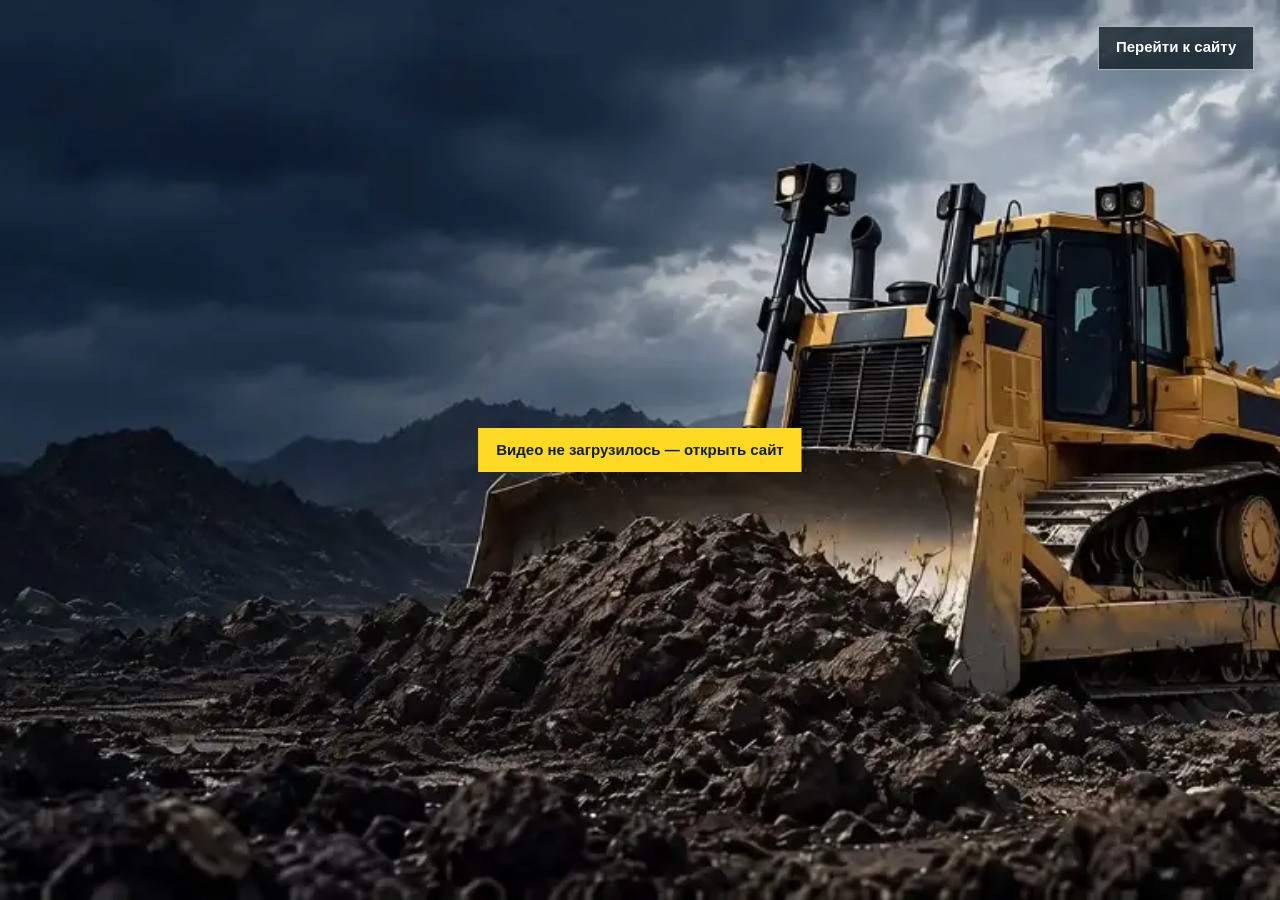
==== full-film.html @ 72519875 "Restore separate full four-clip intro page" ====
<!doctype html>
<html lang="ru">
<head>
  <meta charset="utf-8">
  <meta name="viewport" content="width=device-width, initial-scale=1">
  <meta name="theme-color" content="#05080a">
  <title>LIGARENT — Полный фильм</title>
  <link rel="preload" as="image" href="assets/intro-sequence/desktop/frame-000.webp" fetchpriority="high">
  <link rel="stylesheet" href="full-film.css?v=1">
  <script src="full-film.js?v=1" defer></script>
</head>
<body>
  <main class="film" aria-label="Полный вступительный фильм LIGARENT">
    <video id="full-film" src="assets/ligarent-full-four-1080p.mp4" poster="assets/intro-sequence/desktop/frame-000.webp" autoplay muted playsinline preload="auto" aria-label="Четыре клипа LIGARENT подряд"></video>
    <button class="film__play" id="film-play" type="button" hidden>Смотреть полный фильм</button>
    <a class="film__skip" href="./site.html">Перейти к сайту</a>
  </main>
</body>
</html>
---- full-film.css ----
* { box-sizing: border-box; }
html, body { width: 100%; height: 100%; margin: 0; background: #05080a; }
body { color: #fff; font-family: Arial, sans-serif; }
.film { position: fixed; inset: 0; overflow: hidden; background: #05080a; }
.film::after { content: ''; position: absolute; inset: 0; z-index: 2; background: #05080a; opacity: 0; pointer-events: none; transition: opacity .3s ease-in; }
body.is-ending .film::after { opacity: 1; }
.film video { display: block; width: 100%; height: 100%; object-fit: cover; background: #05080a url('assets/intro-sequence/desktop/frame-000.webp') center / cover no-repeat; }
.film__skip, .film__play { position: absolute; z-index: 3; min-height: 44px; padding: 11px 17px; border: 1px solid #dce5eab3; background: #101d25c9; color: #fff; font: 800 15px/1.2 Arial, sans-serif; text-decoration: none; cursor: pointer; }
.film__skip { top: clamp(16px, 2vw, 32px); right: clamp(16px, 2vw, 32px); }
.film__play { top: 50%; left: 50%; transform: translate(-50%, -50%); background: #ffda23; border-color: #ffda23; color: #101d25; }
.film__play[hidden] { display: none; }
.film__skip:focus-visible, .film__play:focus-visible { outline: 3px solid #ffda23; outline-offset: 4px; }
@media (prefers-reduced-motion: reduce) { .film::after { transition: none; } }
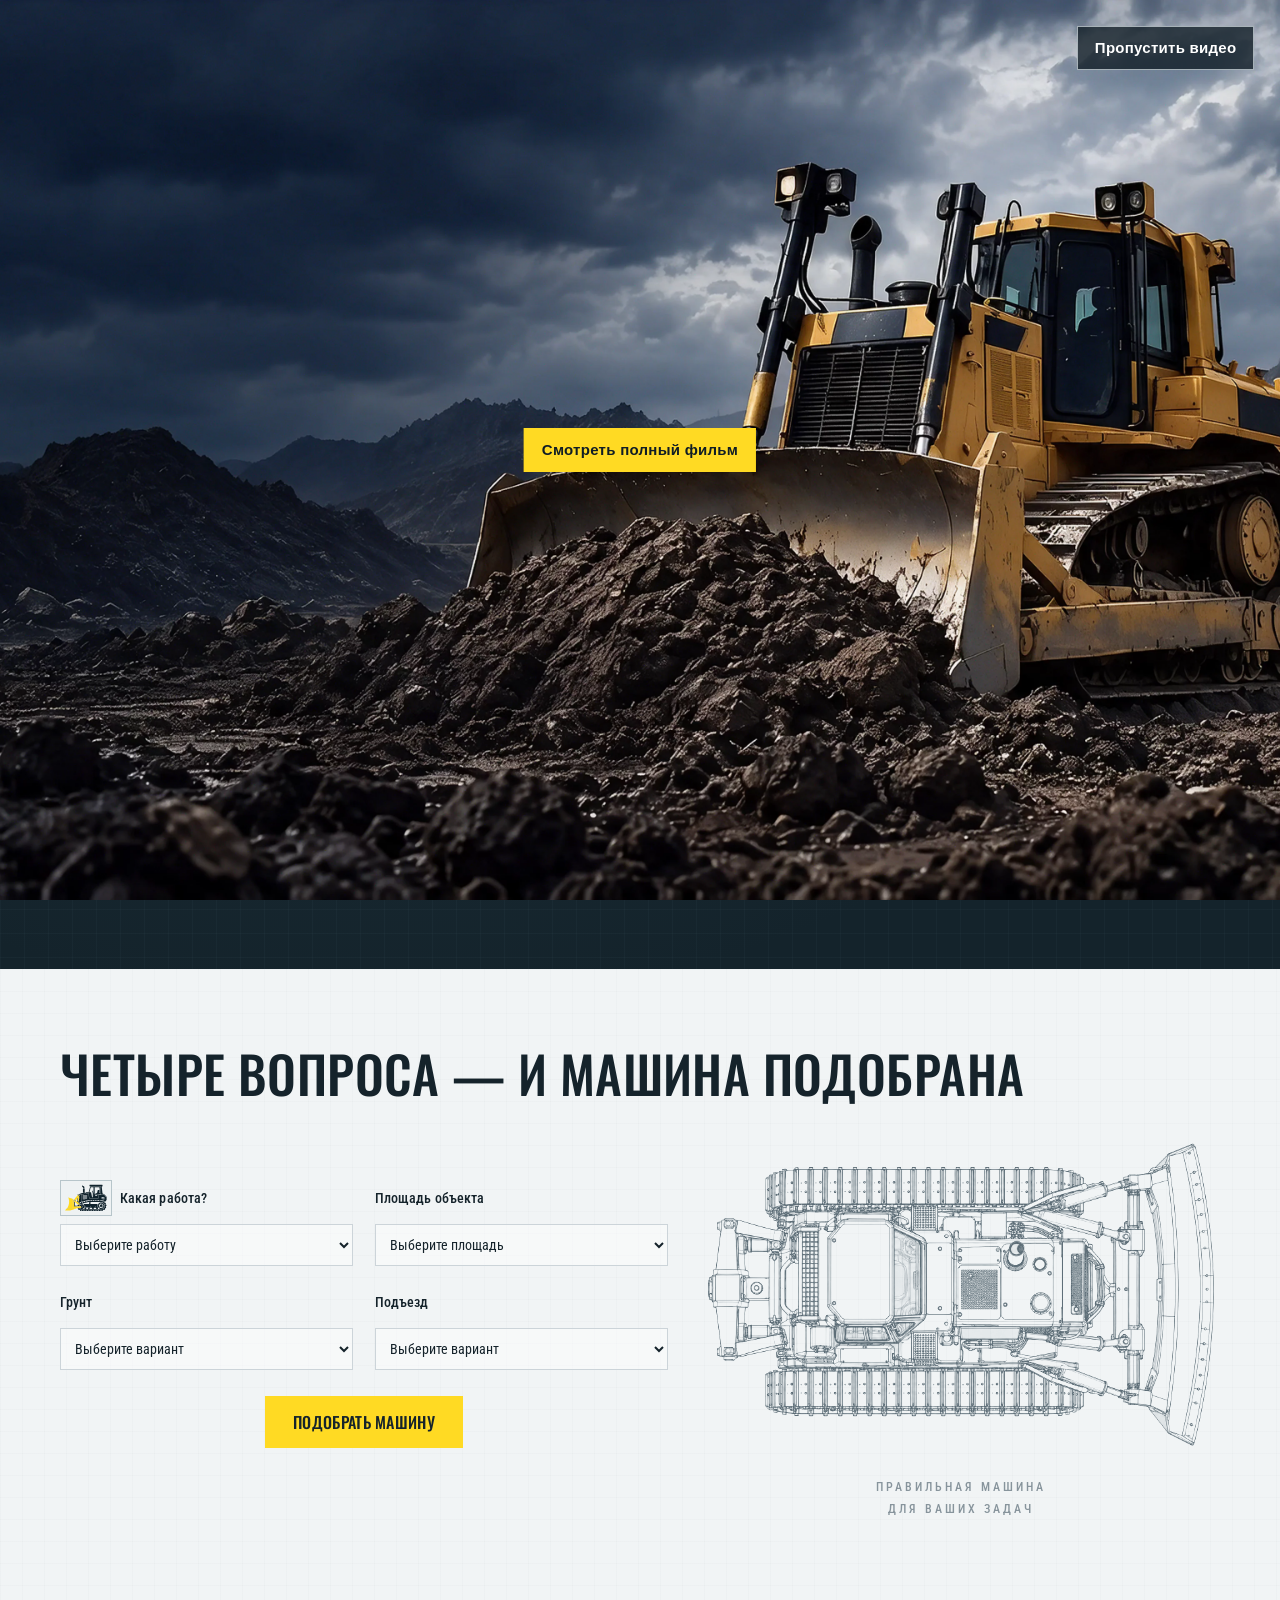
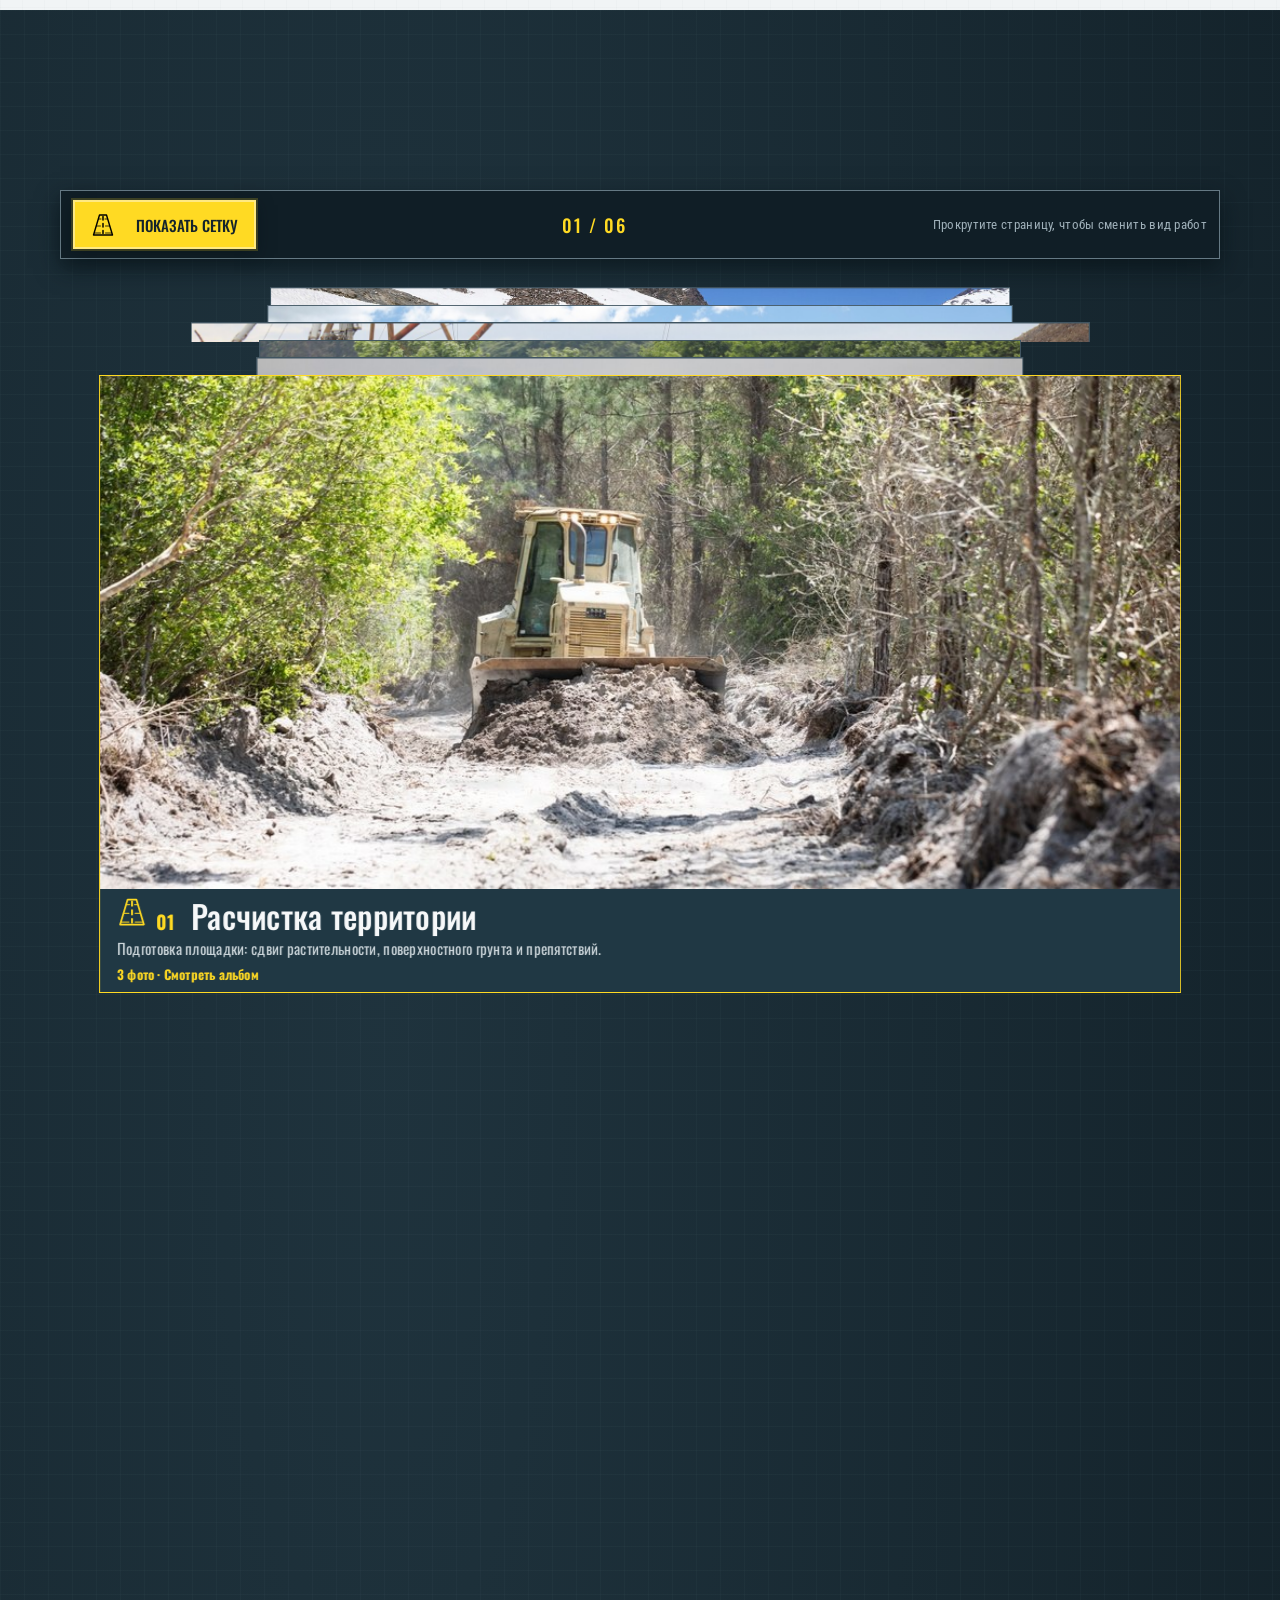
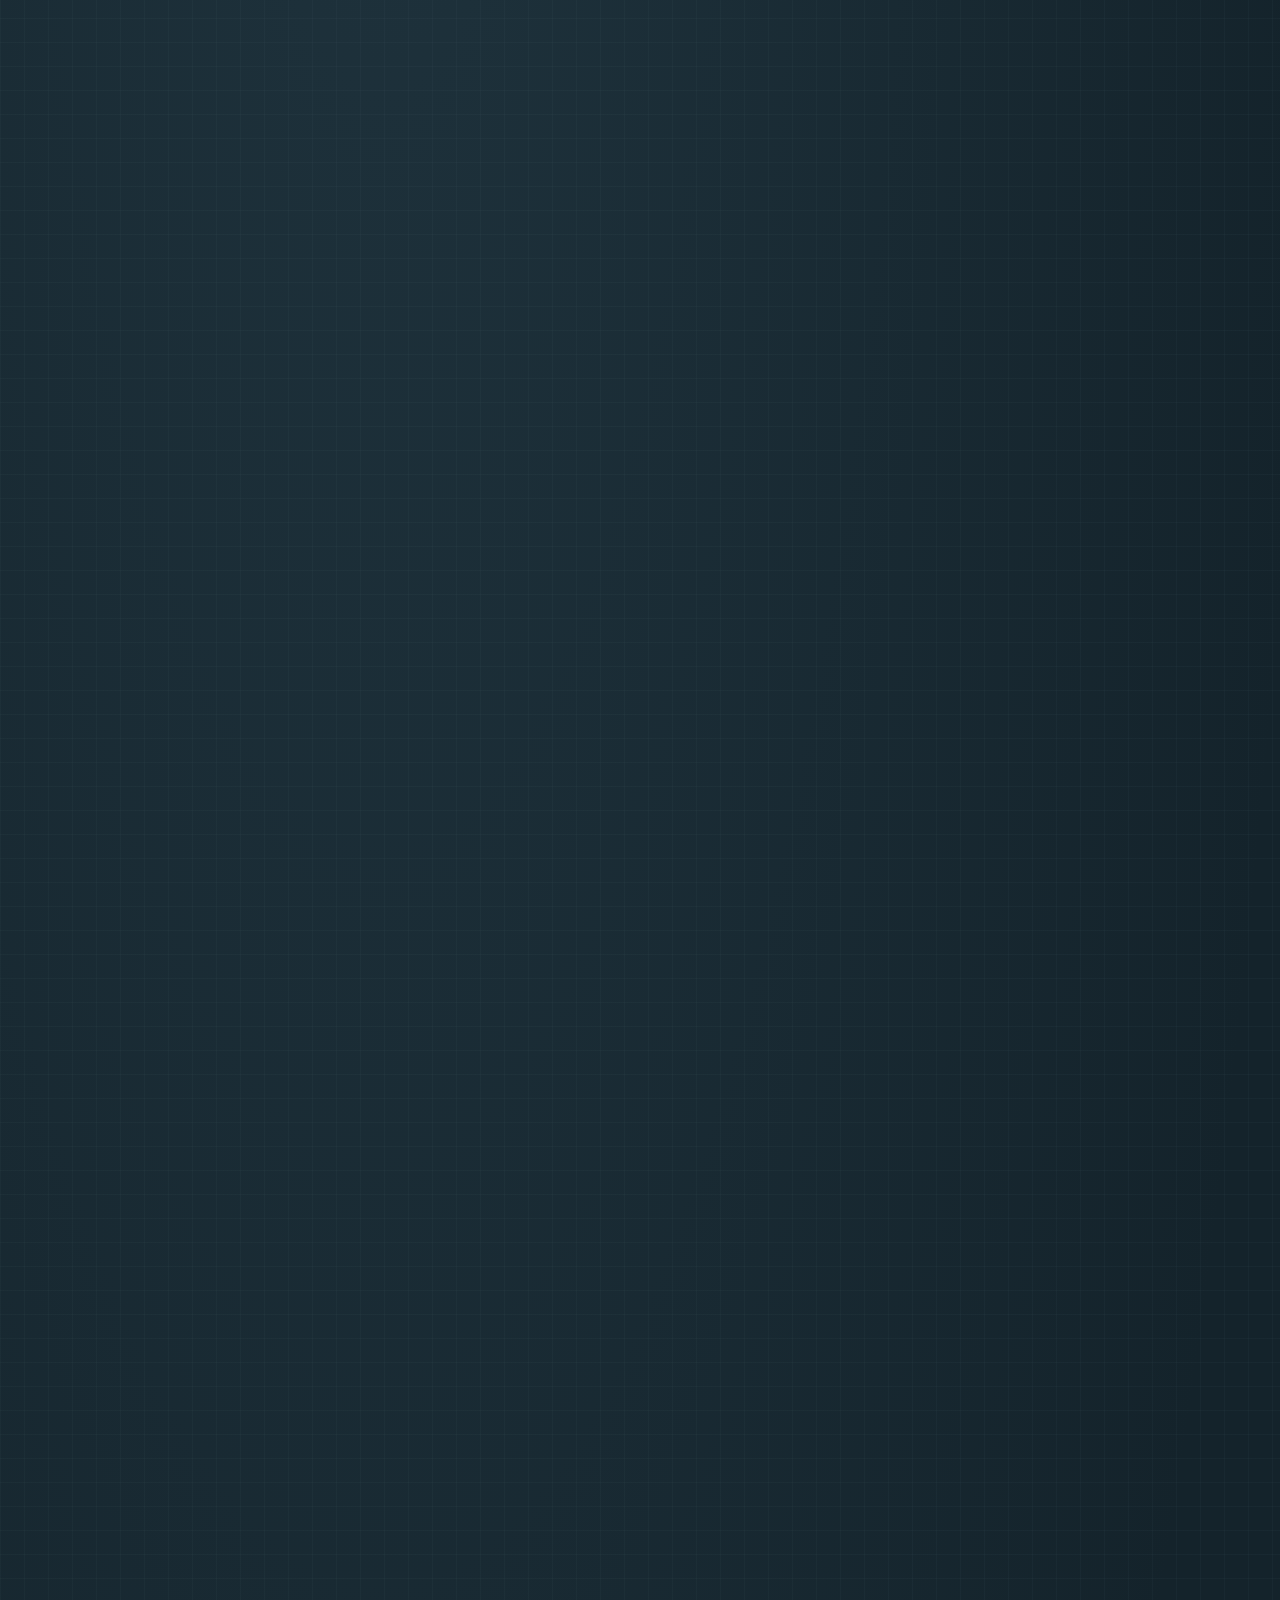
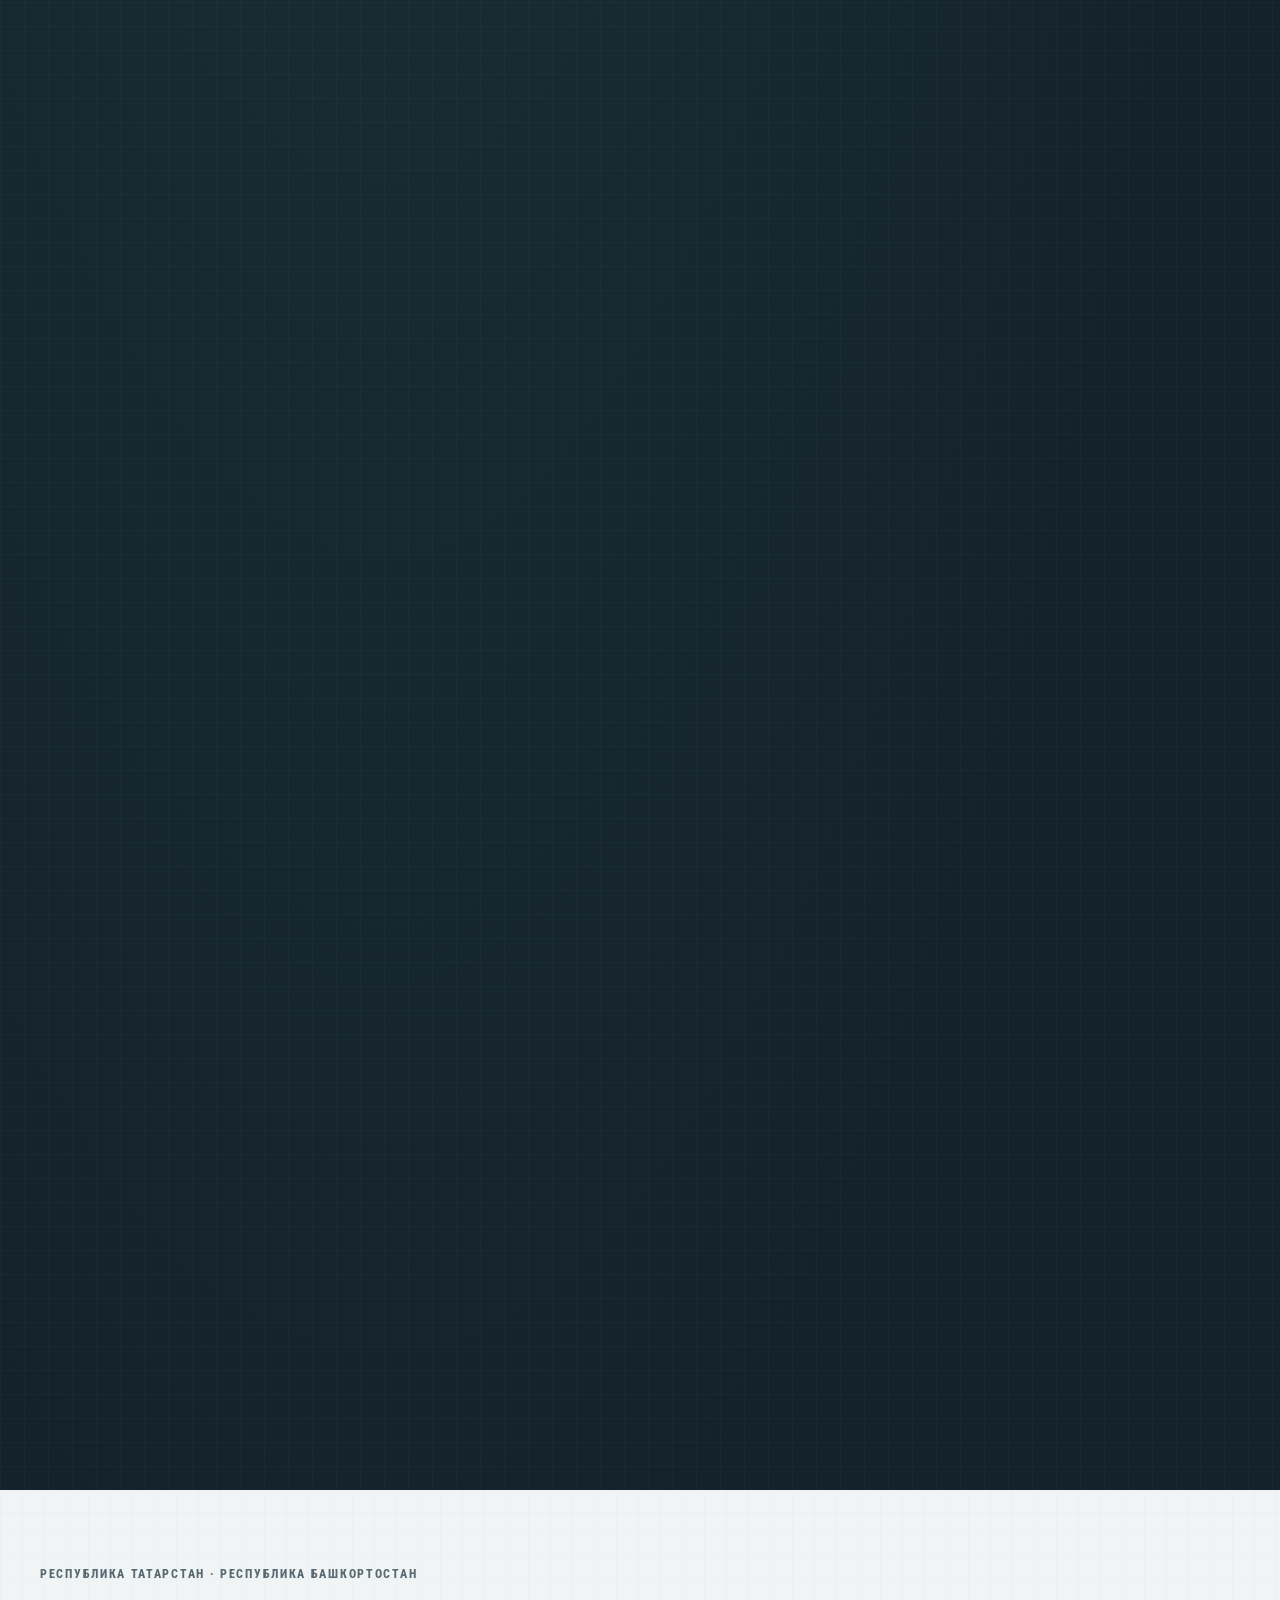
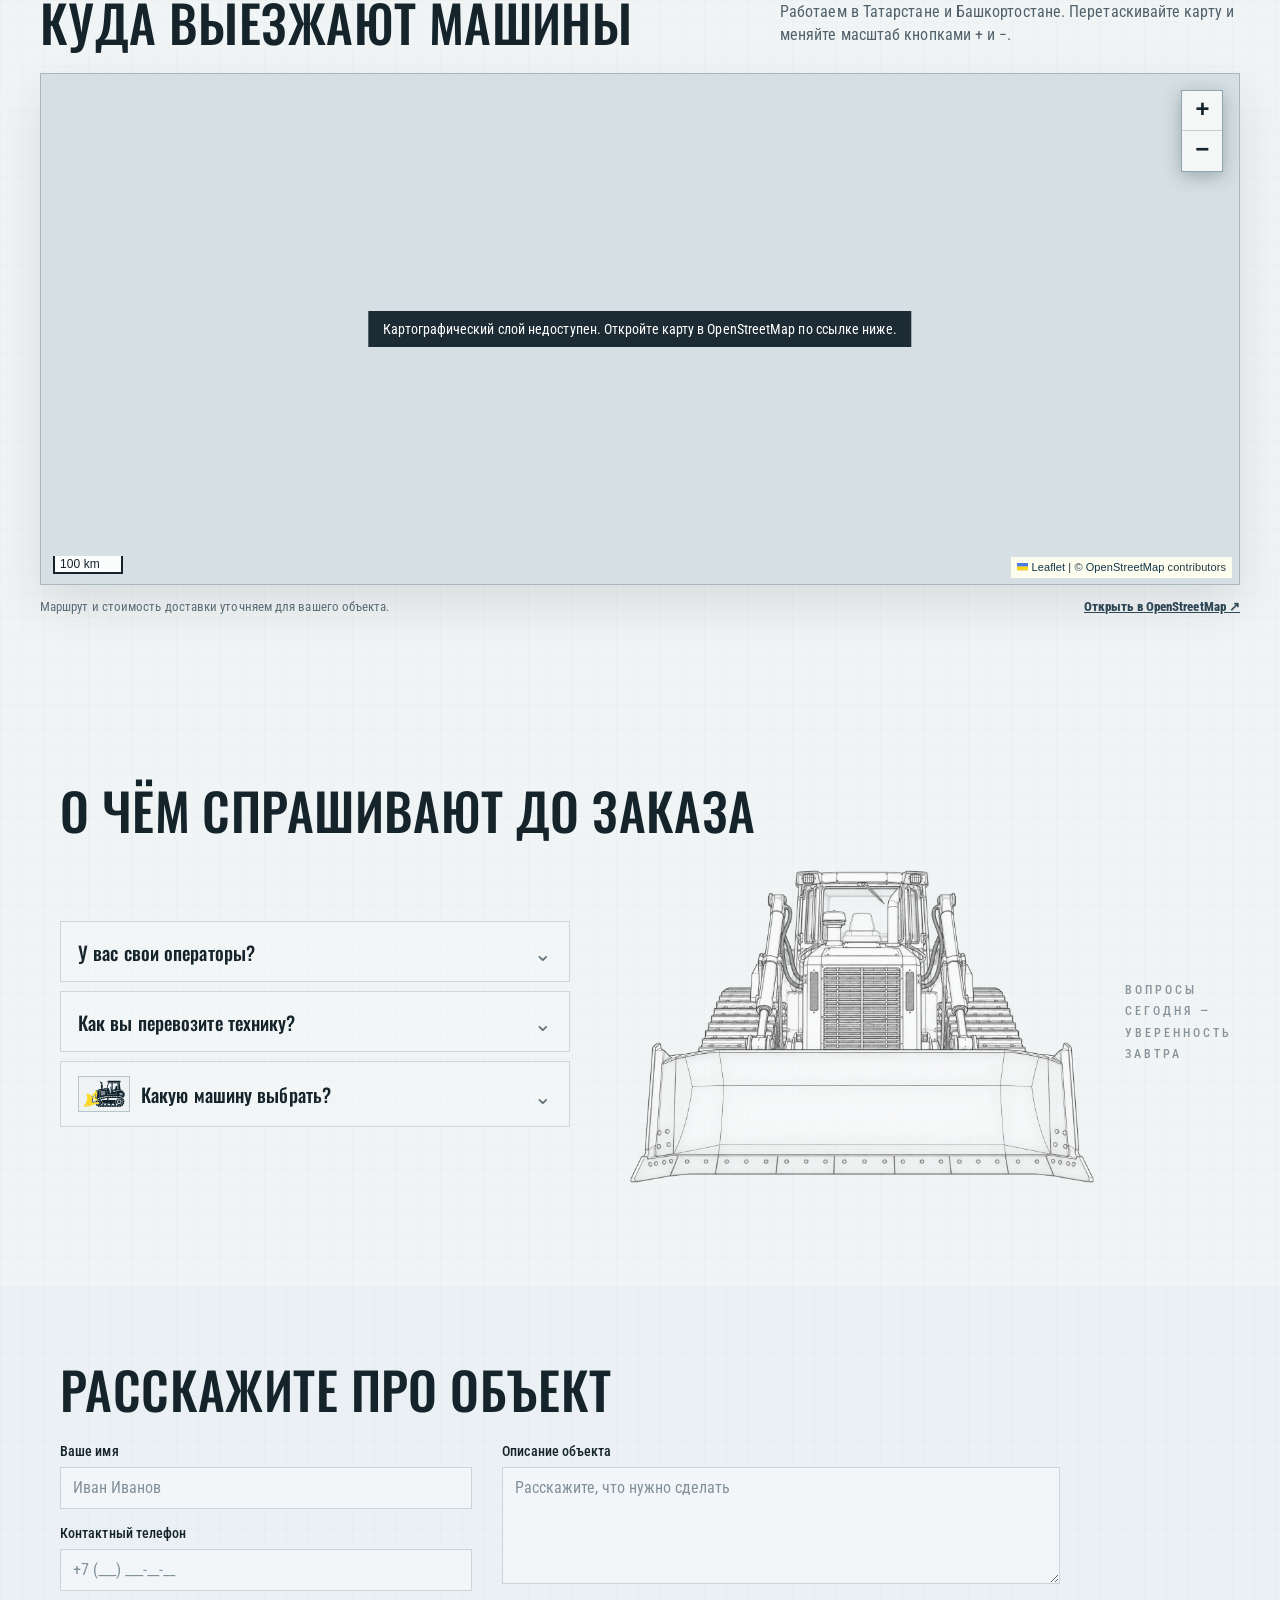
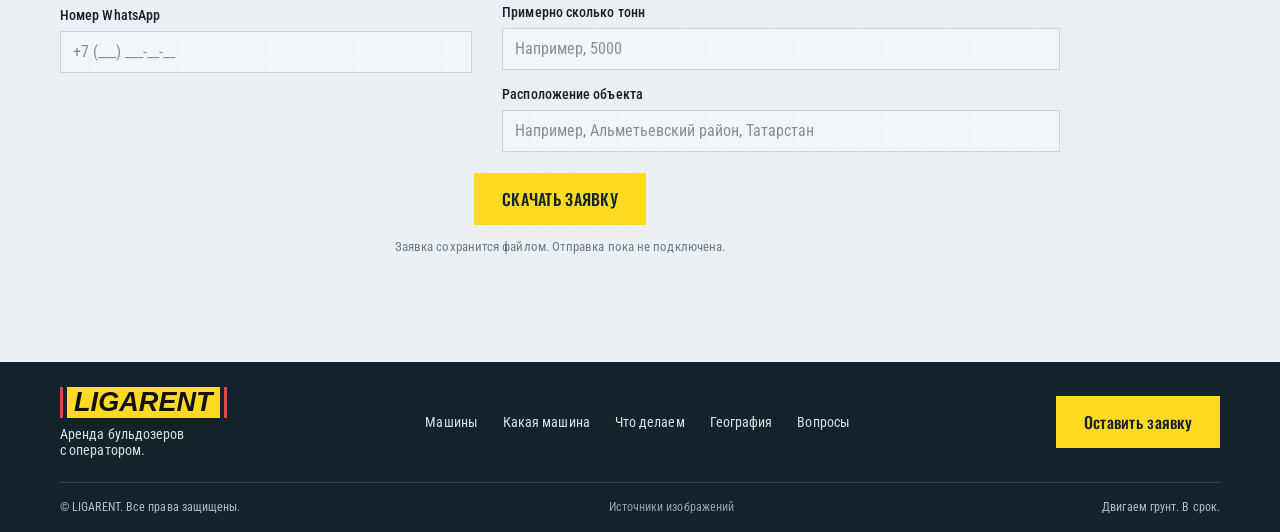
==== commit 8a9d01c2: "Restore four-clip film with physical sign handoff" ====
--- a/full-film.html
+++ b/full-film.html
@@ -4,16 +4,46 @@
   <meta charset="utf-8">
   <meta name="viewport" content="width=device-width, initial-scale=1">
   <meta name="theme-color" content="#05080a">
-  <title>LIGARENT — Полный фильм</title>
-  <link rel="preload" as="image" href="assets/intro-sequence/desktop/frame-000.webp" fetchpriority="high">
-  <link rel="stylesheet" href="full-film.css?v=1">
-  <script src="full-film.js?v=1" defer></script>
+  <title>LIGARENT — Полный фильм и сайт</title>
+  <meta name="description" content="Аренда бульдозеров Cat D6R, D7R и D8R с оператором в Татарстане и Башкортостане.">
+  <link rel="stylesheet" href="vendor/leaflet.css">
+  <link rel="stylesheet" href="vendor/atropos.min.css">
+  <link rel="stylesheet" href="style.css?v=64">
+  <link rel="stylesheet" href="gallery-stack.css?v=2">
+  <link rel="stylesheet" href="full-film.css?v=2">
 </head>
-<body>
-  <main class="film" aria-label="Полный вступительный фильм LIGARENT">
-    <video id="full-film" src="assets/ligarent-full-four-1080p.mp4" poster="assets/intro-sequence/desktop/frame-000.webp" autoplay muted playsinline preload="auto" aria-label="Четыре клипа LIGARENT подряд"></video>
-    <button class="film__play" id="film-play" type="button" hidden>Смотреть полный фильм</button>
-    <a class="film__skip" href="./site.html">Перейти к сайту</a>
+<body class="film-playing">
+  <svg width="0" height="0" aria-hidden="true" focusable="false" style="position:absolute">
+    <defs>
+      <filter id="cad-white-lines" color-interpolation-filters="sRGB"><feColorMatrix type="matrix" values="0 0 0 0 1  0 0 0 0 1  0 0 0 0 1  -.4252 -1.4304 -.1444 1.9 0"/></filter>
+      <filter id="diagram-ink" color-interpolation-filters="sRGB"><feColorMatrix type="matrix" values="0 0 0 0 .32  0 0 0 0 .39  0 0 0 0 .43  -.4252 -1.4304 -.1444 1.9 0"/></filter>
+    </defs>
+  </svg>
+
+  <div class="full-film" id="full-film-overlay" aria-label="Полный вступительный фильм LIGARENT">
+    <div class="full-film__picture" id="film-picture">
+      <video id="full-film" src="assets/ligarent-four-clips-sign-1080p.mp4" poster="assets/intro-sequence/desktop/frame-000.webp" autoplay muted playsinline preload="auto" aria-label="Четыре клипа LIGARENT подряд"></video>
+    </div>
+    <div class="full-film__mark" id="film-mark" aria-hidden="true">
+      <img src="assets/ligarent-ground-sign.png" alt="">
+    </div>
+    <button class="full-film__play" id="film-play" type="button" hidden>Смотреть полный фильм</button>
+    <button class="full-film__skip" id="film-skip" type="button">Пропустить видео</button>
+  </div>
+
+  <main>
+    <section class="fleet dark" id="machines"><div class="wrap"><h1><img class="fleet-mark" src="assets/bulldozer-mark-yellow.svg?v=1" alt="">Три бульдозера.</h1><div class="machine-grid" id="machine-grid"></div><p class="machine-spec-note">Мощность — по ISO 9249; объём и ширина — для SU-отвала. Масса ориентировочная: характеристики зависят от комплектации. <span>Каталоги Cat: <a href="https://catmachine.co.in/assets/pdf/D6R-Product-Brochure.pdf" target="_blank" rel="noopener noreferrer">D6R</a> · <a href="https://brookshire.com.au/BrooksHire/media/Media/Spec%20Sheets/Cat-D7-Dozer.pdf" target="_blank" rel="noopener noreferrer">D7R</a> · <a href="https://s7d2.scene7.com/is/content/Caterpillar/C785813" target="_blank" rel="noopener noreferrer">D8R</a></span></p></div></section>
+    <div id="remaining"></div>
   </main>
+
+  <script src="vendor/leaflet.js"></script>
+  <script src="app.js?v=51"></script>
+  <script src="geography-map.js?v=5"></script>
+  <script src="vendor/gsap.min.js"></script>
+  <script src="brand-transition.js?v=5"></script>
+  <script src="pages.js?v=28"></script>
+  <script src="vendor/atropos.min.js"></script>
+  <script src="machine-atropos.js?v=2"></script>
+  <script src="full-film.js?v=2"></script>
 </body>
 </html>
--- a/vendor/atropos.min.css
+++ b/vendor/atropos.min.css
@@ -0,0 +1,13 @@
+/**
+ * Atropos 2.0.2
+ * Touch-friendly 3D parallax hover effects
+ * https://atroposjs.com
+ *
+ * Copyright 2021-2023 
+ *
+ * Released under the MIT License
+ *
+ * Released on: July 4, 2023
+ */
+
+.atropos{position:relative;display:block;perspective:1200px;transform:translate3d(0,0,0)}.atropos-rotate-scroll-x,.atropos-rotate-scroll-y,.atropos-rotate-touch{-webkit-tap-highlight-color:transparent;-webkit-touch-callout:none;-webkit-user-select:none;-moz-user-select:none;user-select:none}.atropos-rotate-touch-scroll-y{touch-action:pan-y}.atropos-rotate-touch-scroll-x{touch-action:pan-x}.atropos-rotate-touch{touch-action:none}.atropos-rotate,.atropos-scale{width:100%;height:100%;transform-style:preserve-3d;transition-property:transform;display:block}.atropos-highlight,.atropos-shadow{position:absolute;pointer-events:none;transition-property:transform,opacity;display:block;opacity:0}.atropos-shadow{z-index:-1;background:#000;left:0;top:0;width:100%;height:100%;filter:blur(30px)}.atropos-highlight{left:-50%;top:-50%;width:200%;height:200%;background-image:radial-gradient(circle at 50%,rgba(255,255,255,.25),transparent 50%);z-index:0}.atropos-rotate{position:relative}.atropos-inner{width:100%;height:100%;position:relative;overflow:hidden;transform-style:preserve-3d;transform:translate3d(0,0,0);display:block}.atropos-active{z-index:1}.atropos-active .atropos-shadow{opacity:1!important}::slotted([data-atropos-offset]),[data-atropos-offset]{transition-property:transform}[data-atropos-opacity]{transition-property:opacity}::slotted([data-atropos-offset][data-atropos-opacity]),[data-atropos-offset][data-atropos-opacity]{transition-property:transform,opacity}
--- a/style.css
+++ b/style.css
@@ -0,0 +1,417 @@
+@import url('https://fonts.googleapis.com/css2?family=Oswald:wght@400;500;600&family=Roboto+Condensed:wght@400;500;600;700&display=swap');
+:root{--ink:#15232b;--dark:#14232b;--yellow:#ffda23;--paper:#f1f4f5;--line:#43535e}*{box-sizing:border-box}html{scroll-behavior:smooth;scroll-padding-top:20px}body{margin:0;background:var(--paper);color:var(--ink);font-family:'Roboto',Arial,sans-serif;font-size:16px}button,input,select,textarea{font:inherit}button,a,input,select,textarea{-webkit-tap-highlight-color:transparent}button,.button{cursor:pointer;border:0;background:var(--yellow);color:#15232b;font-weight:800;padding:14px 28px;text-decoration:none;display:inline-flex;align-items:center;justify-content:center;min-height:44px;transition:background .15s,transform .15s}button:hover,.button:hover{background:#ffe664;transform:translateY(-1px)}button:focus-visible,a:focus-visible,input:focus-visible,select:focus-visible,textarea:focus-visible,summary:focus-visible{outline:3px solid #d2aa00;outline-offset:4px}.wrap{max-width:1240px;margin:auto;padding:0 40px}h1,h2,h3,p{margin-top:0}h1,h2{font-weight:900;font-size:clamp(30px,3.4vw,48px);line-height:1.08;letter-spacing:-.9px;margin-bottom:24px}h3{font-size:26px;margin-bottom:7px}.dark{color:#f6f8f9;background-color:var(--dark);background-image:linear-gradient(#a5c4d008 1px,transparent 1px),linear-gradient(90deg,#a5c4d008 1px,transparent 1px),radial-gradient(ellipse at 30% 20%,#35536255,transparent 75%);background-size:24px 24px,24px 24px,100% 100%}.light{background-color:var(--paper);background-image:linear-gradient(#172e3c04 1px,transparent 1px),linear-gradient(90deg,#172e3c04 1px,transparent 1px);background-size:22px 22px}.fleet{padding:34px 0 30px}.machine-grid{display:grid;grid-template-columns:repeat(3,1fr);gap:18px}.machine{border:1px solid var(--line);border-radius:0;padding:18px 18px 20px;box-shadow:inset 0 0 25px #070f1538;position:relative}.weight{font-size:22px;font-weight:600;margin-bottom:0}.product{width:100%;height:208px;object-fit:contain;display:block;margin:5px 0 4px}.drawing{width:100%;height:164px;object-fit:contain;display:block;margin:8px 0 22px;filter:grayscale(1) invert(1);mix-blend-mode:screen;opacity:.72}.machine button{display:flex;margin:auto;width:90%;padding:13px 6px}.machine.selected{border-color:var(--yellow);box-shadow:0 0 0 1px var(--yellow)}.selector{padding:32px 0 34px}.selector-layout{display:grid;grid-template-columns:1fr 220px;gap:26px}.fields{display:grid;grid-template-columns:repeat(4,1fr);gap:18px}label{display:block;font-size:14px;font-weight:500;margin-bottom:8px}select,input,textarea{width:100%;border:1px solid #ccd4d9;background:#ffffff66;border-radius:0;color:var(--ink);padding:10px 12px;min-height:42px}select{font-size:14px;padding-left:10px}input::placeholder,textarea::placeholder{color:#82909a}.selector-action{text-align:center;margin-top:26px}.decor{object-fit:contain;mix-blend-mode:multiply;opacity:.45;width:100%;max-height:200px}.caption{font-family:'Barlow Condensed',sans-serif;font-size:12px;font-weight:500;letter-spacing:3px;line-height:1.8;text-transform:uppercase;color:#87949c}.selector-art .caption{max-width:150px;margin:8px 0 0 auto}.work{padding:35px 0}.work h2{font-size:clamp(28px,3vw,42px)}.work-grid{display:grid;grid-template-columns:repeat(3,1fr);gap:16px}.work-card{position:relative;aspect-ratio:1.8;overflow:hidden;border:1px solid #62717b66;background:#21313a;cursor:pointer;padding:0;color:white;text-align:left;display:block;width:100%}.work-card:hover{transform:none;background:#21313a}.work-card img{height:100%;width:100%;object-fit:cover;transition:transform .4s;filter:saturate(.75)}.work-card:hover img{transform:scale(1.035)}.work-card:after{content:'';position:absolute;inset:0;background:linear-gradient(#091923b0,transparent 65%)}.work-card span{position:absolute;top:15px;left:16px;right:12px;z-index:1;font-size:19px;font-weight:700}.coverage{position:relative;overflow:hidden;min-height:300px;padding:36px 0}.coverage .wrap{position:relative;z-index:2}.coverage-copy{max-width:540px}.coverage h2{margin-bottom:29px}.zones{display:flex;gap:22px;flex-wrap:wrap;margin-bottom:34px}.zones button{padding:0;min-height:28px;background:transparent;font-weight:400;font-size:14px;gap:10px}.zone-dot{width:26px;height:26px;border:2px solid var(--yellow);border-radius:50%;display:inline-block}.zones button:first-child .zone-dot{background:var(--yellow);box-shadow:inset 0 0 0 5px #fff}.zones button:last-child .zone-dot{border-color:#ef6771}.zones button[aria-pressed=true]{text-decoration:underline;text-underline-offset:6px}.map{position:absolute;top:0;right:0;width:66%;height:100%;background:#25343d}.map:after{content:'';position:absolute;inset:0;background:linear-gradient(90deg,#f1f4f5 0%,#f1f4f5e6 10%,transparent 42%)}.map img{height:100%;width:100%;object-fit:cover;filter:grayscale(1) brightness(.45)}.radius{position:absolute;left:58%;top:50%;transform:translate(-50%,-50%);width:240px;aspect-ratio:1;border-radius:50%;border:1px solid #ffd728bb;background:#ffce2120;z-index:1}.radius:before,.radius:after{content:'';position:absolute;inset:18%;border:1px solid #ffd728bd;border-radius:50%;background:#ffce212f}.radius:after{inset:37%;background:#ffdc32a3}.map-dot{position:absolute;width:16px;height:16px;left:calc(58% - 8px);top:calc(50% - 8px);border-radius:50%;background:#ffda23;z-index:3}.faq{padding:38px 0 36px}.split{display:grid;grid-template-columns:1.9fr 1fr;gap:54px}.faq details{border:1px solid #cdd5da;margin-bottom:9px;background:#ffffff28}.faq summary{padding:14px 17px;cursor:pointer;font-weight:700;list-style:none;display:flex;justify-content:space-between;align-items:center}.faq summary:after{content:'⌄';font-size:21px;font-weight:400;color:#61727c}.faq details[open] summary:after{transform:rotate(180deg)}.faq details p{font-size:16px;line-height:1.55;padding:0 17px 15px;margin:0;color:#52626e}.art-side{display:flex;align-items:center;gap:20px}.art-side .decor{width:65%;max-height:280px}.art-side .caption{max-width:85px}.enquiry{padding:32px 0 43px;background-color:#eaf0f3}.enquiry h2{margin-bottom:26px}.form-grid{display:grid;grid-template-columns:.85fr 1.15fr;gap:30px}.field{margin-bottom:16px}textarea{resize:vertical;min-height:117px}.form-footer{margin:5px 0 0;text-align:center}.form-status{margin:16px 0 0;font-size:14px;line-height:1.5}.contact-art{align-items:center;justify-content:center}.contact-art .decor{max-height:340px}.footer{padding:25px 0 18px;background:#14232b;color:#d7dfe3}.footer-top{display:flex;gap:34px;justify-content:space-between;align-items:center}.logo{font-weight:900;font-style:italic;font-family:Arial,sans-serif;background:#ffda23;color:#111;font-size:27px;line-height:1;padding:2px 7px;display:inline-block;position:relative;margin-left:7px}.logo:before,.logo:after{content:'';position:absolute;top:0;bottom:0;width:3px;background:#e74548;left:-7px}.logo:after{left:auto;right:-7px}.brand p{font-size:14px;margin:8px 0 0}.footer nav{display:flex;gap:25px;font-size:14px}.footer a:not(.button){color:inherit;text-decoration:none}.footer a:hover{text-decoration:underline}.footer-bottom{border-top:1px solid #35434d;margin-top:24px;padding-top:17px;display:flex;justify-content:space-between;font-size:12px;color:#b3bec5}.notice{font-size:13px;line-height:1.5;color:#6d7e88;margin-top:12px}dialog{border:1px solid #53636d;padding:0;background:#13232b;color:white;max-width:900px;width:90vw}dialog::backdrop{background:#08131acf}dialog img{width:100%;max-height:65vh;object-fit:contain;display:block}dialog .dialog-info{padding:22px;display:flex;justify-content:space-between;align-items:center;gap:20px}dialog h3{margin:0;font-size:23px}dialog a{color:#ffda23;font-size:14px}.close{position:absolute;top:12px;right:12px;width:44px;padding:0;font-size:25px}.result{font-weight:600;margin:16px 0 0;line-height:1.5}.hidden{display:none}@media(min-width:1400px){.wrap{max-width:1320px}.product{height:240px}.drawing{height:170px}}@media(max-width:900px){.wrap{padding:0 24px}.selector-layout{grid-template-columns:1fr}.selector-art{display:none}.fields{gap:10px}.split{gap:24px}.art-side .caption{display:none}.art-side .decor{width:100%}.footer nav{gap:14px}.machine{padding:14px 10px}.product{height:170px}.drawing{height:130px}.work-card span{font-size:16px}.map{width:80%}.coverage-copy{max-width:440px}}@media(max-width:620px){.wrap{padding:0 20px}.fleet{padding-top:28px}.machine-grid{grid-template-columns:1fr;gap:20px}.machine{padding:20px}.machine h3{font-size:30px}.product{height:220px}.drawing{height:160px}.machine button{width:100%}.fields{grid-template-columns:1fr 1fr;gap:16px}.selector,.work,.faq,.enquiry{padding:30px 0}.work-grid{grid-template-columns:1fr 1fr;gap:10px}.work-card{aspect-ratio:1.18}.work-card span{left:10px;top:10px;font-size:17px}.coverage{padding-bottom:210px}.coverage-copy{max-width:none}.map{top:auto;bottom:0;height:210px;width:100%}.map:after{background:linear-gradient(#f1f4f5,transparent 40%)}.radius{width:175px;left:55%}.map-dot{left:calc(55% - 8px)}.zones{gap:15px;margin-bottom:20px}.zones button{font-size:12px}.zone-dot{width:22px;height:22px}.split{grid-template-columns:1fr}.art-side{display:none}.form-grid{grid-template-columns:1fr;gap:0}.footer-top{flex-wrap:wrap;gap:25px}.footer nav{order:3;flex-wrap:wrap;width:100%;gap:18px}.footer .button{font-size:14px;padding:12px 15px}.footer-bottom{font-size:11px}.form-footer button{width:100%}}@media(prefers-reduced-motion:reduce){html{scroll-behavior:auto}*{transition:none!important}}
+
+.photo-credit{font-size:12px;line-height:1.5;padding:0 22px 20px;color:#b4c1c9}.photo-credit a{color:inherit}.map-credit{position:absolute;bottom:8px;right:12px;z-index:3;font-size:11px;color:#dce3e8}.map-credit a{color:inherit}.asset-link{font-size:12px;color:#95a6b1!important}.map-label{position:absolute;right:26px;top:27px;z-index:2;max-width:65px}.coverage .map img{filter:grayscale(1) invert(1) brightness(.45);opacity:.6}
+
+/* Oversized model lettering sits behind each machine, as in the supplied reference. */
+.sr-only{position:absolute;width:1px;height:1px;padding:0;margin:-1px;overflow:hidden;clip:rect(0,0,0,0);white-space:nowrap;border:0}
+.machine-stage{position:relative;height:236px;margin:0 0 4px;isolation:isolate}
+.machine-model{position:absolute;top:0;left:0;right:0;z-index:0;color:#879198;line-height:.82;font-family:'Barlow Condensed',Impact,sans-serif;font-weight:800;pointer-events:none}
+.machine-model span{display:block;font-size:29px;line-height:1;margin-bottom:1px}
+.machine-model strong{display:block;font-size:clamp(108px,10vw,154px);line-height:.76;letter-spacing:-4px}
+.machine-stage .product{position:absolute;z-index:1;left:0;bottom:0;width:100%;height:190px;object-fit:contain;object-position:center bottom;margin:0}
+.machine-meta{margin:7px 0 4px}.machine-meta>span{font-size:12px;letter-spacing:1.6px;color:#a8b2b7}.machine-meta .weight{margin:4px 0 0}
+@media(max-width:900px){.machine-stage{height:186px}.machine-model strong{font-size:clamp(78px,10vw,112px)}.machine-model span{font-size:24px}.machine-stage .product{height:152px}}
+@media(max-width:620px){.machine-stage{height:225px}.machine-model strong{font-size:128px}.machine-model span{font-size:28px}.machine-stage .product{height:186px}}
+
+/* Show every photo in full, including portrait and detail images. */
+.work-card{aspect-ratio:1.4;background:#0b1a22;display:flex;align-items:center;justify-content:center}
+.work-card img{width:100%;height:100%;object-fit:contain;transform:none;filter:saturate(.83)}
+.work-card:hover img{transform:none}
+.machine-stage .product{left:4%;width:92%;height:176px}
+@media(max-width:900px){.machine-stage .product{height:144px}}
+@media(max-width:620px){.work-card{aspect-ratio:1.2}.machine-stage .product{height:173px}}
+
+/* Job albums: six categories with uncropped documentary covers. */
+.work-heading{display:flex;align-items:end;justify-content:space-between;gap:24px;margin-bottom:22px}
+.work-heading h2{margin:0;max-width:800px}
+.work-heading p{font-size:15px;line-height:1.45;color:#c5d0d5;max-width:290px;margin:0}
+.work-card{aspect-ratio:auto;display:flex;flex-direction:column;align-items:stretch;justify-content:start;height:100%;background:#172a34;text-align:left;border-color:#61717c80;transition:border-color .2s,background .2s}
+.work-card:hover{background:#203744;border-color:#ffda23;transform:none}
+.work-card:after{display:none}
+.work-card .work-image{position:relative;inset:auto;display:flex;width:100%;aspect-ratio:1.7;background:#0b1a22;align-items:center;justify-content:center;overflow:hidden}
+.work-card .work-image img{display:block;width:100%;height:100%;object-fit:contain;filter:none;transform:none;transition:none}
+.work-card:hover .work-image img{transform:none}
+.work-card .work-card-content{position:static;inset:auto;display:flex;flex-direction:column;gap:8px;align-items:start;padding:17px 18px 19px;width:100%;flex:0 0 auto;color:#f6f8f9}
+.work-card-content strong{font-size:21px;line-height:1.16}
+.work-card-content small{font-size:15px;font-weight:400;line-height:1.42;color:#cbd5da}
+.work-card-content em{font-size:13px;letter-spacing:.2px;font-style:normal;color:#ffda23;font-weight:700;margin-top:2px;padding-top:0}
+.work-disclosure{margin:18px 0 0;color:#a9b9c2;font-size:13px;line-height:1.4}
+#photo-dialog{width:min(1040px,calc(100vw - 36px));max-width:none;max-height:calc(100vh - 32px);overflow:auto;border:1px solid #647581;background:#142630;box-shadow:0 20px 90px #051014a8}
+#photo-dialog .close{position:sticky;float:right;top:10px;right:10px;margin:10px 10px -54px 0;z-index:5;background:#ffda23}
+.album-intro{padding:25px 30px 18px}
+.album-kicker{font-size:12px;font-weight:800;letter-spacing:2px;color:#ffda23;margin:0 0 8px}
+.album-intro h3{font-size:30px;line-height:1.1;padding-right:40px;margin:0 0 8px}
+.album-intro>p:last-child{max-width:760px;font-size:16px;color:#cbd6db;line-height:1.5;margin:0}
+/* The gallery switches between a page-scroll deck and a compact, native grid. */
+.work-status{display:flex;align-items:center;gap:18px;padding:0 5px 15px;color:#9fb0b9;font-size:13px;letter-spacing:.3px}
+.work-view-toggle{flex:none;display:inline-flex;align-items:center;gap:11px;min-height:44px;padding:9px 15px;background:#263b45;color:#f6f8f9;border:1px solid #74858d;border-radius:0;font-size:14px;font-weight:700;letter-spacing:0;box-shadow:0 5px 15px #06101540}
+.work-view-toggle:hover{background:#ffda23;color:#14232b;border-color:#ffda23;transform:none}
+.work-view-toggle[hidden]{display:none}
+.work-view-icon{display:grid;grid-template-columns:repeat(2,6px);grid-template-rows:repeat(2,6px);gap:2px}
+.work-view-icon i{display:block;background:#ffda23;border-radius:0}
+.work-view-toggle:hover .work-view-icon i{background:#14232b}
+.work-scroll.is-grid{height:auto;overflow-anchor:none}
+.work-scroll.is-grid .work-grid{display:grid;grid-template-columns:repeat(3,minmax(0,1fr));gap:16px;align-items:stretch}
+.work-scroll.is-grid .work-card{min-width:0;height:100%;aspect-ratio:auto}
+.work-scroll.is-grid #work-position,.work-scroll.is-grid .work-hint{display:none}
+.work-card-number{position:static!important;display:inline-block;font:800 14px/1 Roboto,Arial,sans-serif;color:#ffda23;letter-spacing:1px;margin-right:8px}
+.work-scroll.is-enhanced{height:490svh}
+.work-scroll.is-enhanced .work-sticky{position:sticky;top:82px;height:calc(100svh - 82px);display:flex;flex-direction:column;min-height:420px}
+.work-scroll.is-enhanced .work-status{display:flex;justify-content:space-between;align-items:center;gap:18px;padding:0 5px 15px;color:#9fb0b9;font-size:13px;letter-spacing:.3px}
+.work-scroll.is-enhanced #work-position{font:800 18px/1 'Barlow Condensed',Roboto,Arial,sans-serif;color:#ffda23;letter-spacing:2px;white-space:nowrap}
+.work-scroll.is-enhanced .work-grid{position:relative;display:block;flex:1;min-height:0;isolation:isolate}
+.work-scroll.is-enhanced .work-card{position:absolute;top:30px;left:0;right:0;width:min(100%,960px);height:calc(100% - 34px);margin-inline:auto;display:grid;grid-template-rows:minmax(0,1fr) auto;overflow:hidden;transform-origin:center top;box-shadow:0 20px 50px #061015ad}
+.work-scroll.is-enhanced .work-card .work-image{height:100%;min-height:0;aspect-ratio:auto}
+.work-scroll.is-enhanced .work-card .work-image img{object-fit:contain}
+.work-scroll.is-enhanced .work-card .work-card-content{flex:none;min-height:135px;max-height:none;padding:18px 22px 20px}
+.work-scroll.is-enhanced .work-card-content strong{font-size:clamp(23px,2.6vw,32px)}
+.work-scroll.is-enhanced .work-card-content small{max-width:740px}
+.work-scroll.is-enhanced .work-card:hover{border-color:#ffda23}
+@media(max-width:900px){.work-scroll.is-grid .work-grid{grid-template-columns:repeat(2,minmax(0,1fr))}}
+@media(max-width:620px){.work-scroll.is-grid .work-grid{grid-template-columns:1fr;gap:14px}.work-status{padding-bottom:10px}.work-scroll.is-enhanced .work-hint{display:none}.work-view-toggle{font-size:13px}}
+.album-gallery{display:grid;grid-template-columns:repeat(2,minmax(0,1fr));align-items:start;gap:16px;padding:8px 30px 25px}
+.album-photo-card{margin:0;background:#10212a;border:1px solid #526570;min-width:0}
+.album-photo-open{display:block;position:relative;width:100%;height:auto;padding:0;min-height:0;background:#091821;overflow:hidden}
+.album-photo-open:hover{background:#091821;transform:none}
+#photo-dialog .album-photo-open img{width:100%;height:auto;max-height:none;display:block}
+.album-photo-open span{position:absolute;bottom:10px;right:10px;background:#ffda23;color:#14232b;padding:7px 10px;font-size:12px;font-weight:800}
+.album-photo-card figcaption{padding:16px 18px 19px}
+.album-photo-card figcaption strong{display:block;font-family:'Barlow Condensed',Roboto,Arial,sans-serif;font-size:22px;line-height:1.15;margin-bottom:9px}
+.album-photo-credit{font-size:12px;line-height:1.45;color:#bdcbd2;margin:0 0 9px}
+.album-photo-credit a,#zoom-credit a{color:#ffda23}
+.album-photo-card figcaption>a{font-size:12px}
+.album-note{padding:0 30px 22px;margin:0;color:#aab9c1;font-size:12px;line-height:1.4}
+#photo-zoom{width:min(1400px,calc(100vw - 28px));max-width:none;max-height:calc(100svh - 24px);overflow:auto;border:1px solid #647581;background:#0a171e;box-shadow:0 20px 90px #051014d9}
+#photo-zoom .close{position:sticky;float:right;top:10px;right:10px;margin:10px 10px -54px 0;z-index:5;background:#ffda23}
+.zoom-body{padding:24px}
+#photo-zoom .zoom-body img{display:block;width:100%;height:min(74svh,850px);max-height:none;object-fit:contain;background:#071219}
+.zoom-info{display:flex;align-items:baseline;justify-content:space-between;gap:12px 24px;flex-wrap:wrap;padding:16px 2px 0}
+.zoom-info h3{font-size:22px;max-width:600px}
+#zoom-credit{font-size:12px;line-height:1.5;color:#b8c5cc;max-width:600px}
+@media(max-width:900px){.work-heading{display:block}.work-heading p{max-width:650px;margin-top:10px}.work-card-content strong{font-size:19px}}
+@media(max-width:620px){
+  .work-grid{grid-template-columns:1fr;gap:14px}
+  .work-card .work-image{aspect-ratio:1.6}
+  .work-card .work-card-content{padding:14px 15px 16px}
+  .work-card-content small{font-size:15px}
+  .work-scroll.is-enhanced{height:410svh}
+  .work-scroll.is-enhanced .work-sticky{top:68px;height:calc(100svh - 82px);min-height:350px}
+  .work-scroll.is-enhanced .work-status{font-size:10px;padding-bottom:9px}
+  .work-scroll.is-enhanced .work-card{top:24px;left:0;right:0;margin-inline:auto;width:100%;height:calc(100% - 28px)}
+  .work-scroll.is-enhanced .work-card .work-card-content{max-height:none;min-height:145px;padding:13px 15px 15px}
+  .work-scroll.is-enhanced .work-card-content strong{font-size:22px}
+  .work-scroll.is-enhanced .work-card-content small{font-size:13px}
+  #photo-dialog{width:calc(100vw - 20px);max-height:calc(100svh - 20px)}
+  .album-intro{padding:20px 18px 15px}
+  .album-intro h3{font-size:25px}
+  .album-gallery{grid-template-columns:1fr;padding:8px 18px 20px}
+  .album-photo-card figcaption{padding:13px 15px 16px}
+  .album-note{padding:0 18px 20px}
+  .zoom-body{padding:12px}
+  #photo-zoom .zoom-body img{height:min(68svh,700px)}
+  .zoom-info h3{font-size:19px}
+}
+@media(prefers-reduced-motion:reduce){.work-scroll.is-enhanced{height:auto}.work-scroll.is-enhanced .work-sticky{position:static;height:auto}}
+
+/* Continuous page: content enters gradually as it reaches the reading area. */
+body{min-height:100svh}
+.site-header{position:sticky;top:0;z-index:50;background:#101e26;color:#e7edf0;border-bottom:1px solid #344650}
+.site-header-inner{min-height:68px;display:flex;align-items:center;gap:28px}
+.site-brand{color:inherit;text-decoration:none;flex:0 0 auto}
+.site-brand .logo{font-size:21px;margin-left:7px}
+.site-current{margin-left:auto;font-family:'Barlow Condensed',Roboto,Arial,sans-serif;font-size:20px;font-weight:700;text-transform:uppercase;letter-spacing:.5px}
+.site-page-count{font-family:'Barlow Condensed',Arial,sans-serif;color:#ffda23;white-space:nowrap;letter-spacing:2px;font-weight:700;font-size:15px;margin-left:8px}
+main section{scroll-margin-top:68px}
+.fleet,.selector,.work,.coverage,.faq,.enquiry{padding-top:clamp(56px,6vw,96px);padding-bottom:clamp(60px,7vw,104px)}
+.coverage{min-height:420px}
+.selection-next{display:inline-block;color:#15232b;text-decoration:underline;text-underline-offset:3px;margin-left:5px}
+html.reveal-enabled .reveal-item{transition:opacity 1100ms cubic-bezier(.16,1,.3,1) var(--reveal-delay,0ms),transform 1100ms cubic-bezier(.16,1,.3,1) var(--reveal-delay,0ms)}
+html.reveal-enabled .reveal-item:not(.is-visible){opacity:0;transform:translate3d(0,52px,0)}
+html.reveal-enabled .reveal-item.is-visible{opacity:1;transform:translate3d(0,0,0)}
+.brand-transition[hidden]{display:none!important}
+.brand-transition{position:fixed;inset:0;z-index:99999;overflow:hidden;pointer-events:none;contain:layout paint}
+.brand-transition__panel{position:absolute;inset:0;display:grid;grid-template-columns:56% 44%;will-change:transform;backface-visibility:hidden}
+.brand-transition__panel::before,.brand-transition__panel::after{content:'';position:absolute;top:0;bottom:0;z-index:2;width:clamp(7px,1vw,15px);background:#e74548}
+.brand-transition__panel::before{left:0}
+.brand-transition__panel::after{right:0}
+.brand-transition__yellow{background:#ffda23}
+.brand-transition__black{background:#080d10}
+.brand-transition__sign{position:absolute;z-index:3;top:50%;left:50%;transform:translate(-50%,-50%);padding:clamp(15px,2vw,28px) clamp(24px,3vw,45px);background:#080d10;border:1px solid #ffda23;white-space:nowrap}
+.brand-transition__sign .logo{font-size:clamp(38px,7vw,94px)}
+@media(max-width:760px){.site-header-inner{min-height:58px;gap:12px}.site-brand .logo{font-size:18px}.site-page-count{font-size:13px;margin-left:auto}main section{scroll-margin-top:58px}.fleet,.selector,.work,.coverage,.faq,.enquiry{padding-top:46px;padding-bottom:58px}.coverage{min-height:0}}
+@media(prefers-reduced-motion:reduce){html.reveal-enabled .reveal-item{transition:none!important;opacity:1!important;transform:none!important;filter:none!important}.brand-transition{display:none!important}}
+
+/* Sliding-stairs navigation adapted to all six LIGARENT pages. */
+.site-header-inner{gap:20px}
+.site-current{margin-left:auto;color:#bac7cd;font-size:14px;font-weight:600}
+.site-page-count{margin-left:4px}
+.site-menu-toggle{min-width:112px;min-height:47px;margin-left:13px;background:#0b151b;border:1px solid #51616b;color:#fff;display:flex;align-items:center;justify-content:space-between;gap:15px;padding:9px 13px;font-size:13px;font-weight:800;letter-spacing:.7px;text-transform:uppercase}
+.site-menu-toggle:hover{background:#ffda23;color:#14232b;transform:none;border-color:#ffda23}
+.menu-toggle-lines{display:flex;flex-direction:column;gap:6px;width:25px;align-items:flex-end}
+.menu-toggle-lines i{display:block;height:1px;width:25px;background:currentColor}
+.menu-toggle-lines i:last-child{width:14px}
+.menu-stairs[hidden],.full-menu[hidden]{display:none!important}
+.menu-stairs{position:fixed;inset:0;z-index:100;display:grid;grid-template-columns:repeat(5,1fr);pointer-events:none}
+.menu-stair{background:#080d10;transform:scaleY(0);transform-origin:bottom;will-change:transform}
+.full-menu{position:fixed;inset:0;z-index:110;background:#080d10;color:#f5f7f8;display:flex;flex-direction:column;overflow-y:auto;opacity:0;pointer-events:none}
+.full-menu.ready{pointer-events:auto}
+.full-menu-head,.full-menu-foot{width:min(1360px,100%);margin:0 auto;padding-left:40px;padding-right:40px;display:flex;justify-content:space-between;align-items:center}
+.full-menu-head{min-height:94px;flex:0 0 auto}
+.full-menu-head .logo{font-size:23px;margin-left:7px}
+.full-menu-close{background:transparent;color:#f5f7f8;border:0;padding:0;width:58px;height:58px;font-size:62px;font-weight:200;line-height:.7;min-height:0}
+.full-menu-close:hover{background:transparent;color:#ffda23;transform:none}
+.full-menu-nav{width:100%;margin:auto 0;perspective:100vw}
+.full-menu-row{position:relative;height:clamp(68px,10.5vh,108px);border-top:1px solid #e5eef045;overflow:hidden}
+.full-menu-row:last-child{border-bottom:1px solid #e5eef045}
+.full-menu-row[data-current=true] .full-menu-index{color:#ffda23}
+.full-menu-link{position:relative;z-index:1;width:min(1360px,100%);height:100%;padding:0 40px;margin:0 auto;display:grid;grid-template-columns:70px minmax(0,1fr) 70px;align-items:center;color:#f5f7f8;text-decoration:none;text-transform:uppercase;font-family:'Barlow Condensed',Roboto,Arial,sans-serif;font-size:clamp(33px,4.5vw,66px);line-height:1;font-weight:700;transform-origin:top}
+.full-menu-link>span:nth-child(2){text-align:center}
+.full-menu-index{font:700 14px/1 Roboto,Arial,sans-serif;letter-spacing:2px;color:#8d9ca3;text-align:left}
+.full-menu-arrow{font:300 29px/1 Roboto,Arial,sans-serif;text-align:right;color:#ffda23}
+.full-menu-row:focus-within{outline:2px solid #ffda23;outline-offset:-2px}
+.full-menu-hover{position:absolute;inset:0;z-index:2;pointer-events:none;background:#ffda23;color:#101b21;transform:translateY(101%);overflow:hidden}
+.full-menu-marquee{height:100%;display:flex;align-items:center;gap:32px;width:max-content;white-space:nowrap;animation:full-menu-marquee 14s linear infinite}
+.full-menu-marquee span{font-family:'Barlow Condensed',Roboto,Arial,sans-serif;font-size:clamp(30px,4vw,57px);font-weight:800;letter-spacing:1px}
+.full-menu-marquee img{width:138px;height:63px;object-fit:contain;border-radius:0;background:#16242c;flex:0 0 auto}
+@keyframes full-menu-marquee{to{transform:translateX(-33.333%)}}
+.full-menu-foot{min-height:75px;flex:0 0 auto;color:#9eafb8;font-size:13px;font-weight:600;letter-spacing:.5px;gap:20px}
+.full-menu-foot a{color:#ffda23;text-decoration:none;font-size:15px}
+.full-menu-foot a:hover{text-decoration:underline}
+body.menu-active{overflow:hidden}
+@media(max-width:760px){.site-header-inner{min-height:58px;flex-wrap:nowrap;padding-top:4px;padding-bottom:4px}.site-current{display:none}.site-page-count{font-size:13px;margin-left:auto}.site-menu-toggle{min-width:102px;min-height:42px;margin-left:0;font-size:12px}.full-menu-head,.full-menu-foot{padding-left:20px;padding-right:20px}.full-menu-head{min-height:68px}.full-menu-head .logo{font-size:19px}.full-menu-close{font-size:52px;width:46px;height:46px}.full-menu-row{height:clamp(62px,10vh,82px)}.full-menu-link{padding:0 20px;grid-template-columns:38px minmax(0,1fr) 38px;font-size:clamp(29px,8vw,48px)}.full-menu-index{font-size:11px}.full-menu-arrow{font-size:22px}.full-menu-foot{min-height:66px;font-size:11px}.full-menu-foot a{font-size:12px}.full-menu-marquee img{width:95px;height:45px}.full-menu-marquee{gap:18px}.full-menu-marquee span{font-size:33px}}
+@media(max-width:370px){.site-page-count{display:none}.full-menu-link{font-size:28px}}
+@media(prefers-reduced-motion:reduce){.full-menu-marquee{animation:none}.full-menu-hover{transition:none!important}}
+
+/* Kaleykino location map. The browser caches the live OSM tiles as the page stays mounted. */
+.coverage-eyebrow{margin:0 0 14px;color:#596a74;font-size:12px;font-weight:800;letter-spacing:1.7px;text-transform:uppercase}
+.coverage .map img.map-image{display:block;width:100%;height:100%;object-fit:cover;filter:grayscale(1) invert(1) brightness(.7);opacity:.9}
+.coverage .map:after{pointer-events:none}
+.coverage .radius{left:50%;width:min(38vw,440px)}
+.coverage .radius:before{inset:25%;background:#ffce2129}
+.coverage .radius:after{inset:45%;background:#ffdc327e}
+.coverage .map-dot{left:calc(50% - 8px);box-shadow:0 0 0 5px #ffda2340}
+.map-origin{position:absolute;left:calc(50% + 20px);top:calc(50% + 17px);z-index:3;color:#fff;background:#101e26db;border-left:3px solid #ffda23;padding:7px 10px;font-size:12px;line-height:1.35;box-shadow:0 4px 18px #08151ba8;white-space:nowrap}
+.map-origin strong,.map-origin span{display:block}
+.map-origin strong{font-size:16px}
+.map-credit{background:#101e26b8;padding:3px 6px;border-radius:0}
+.map-credit a{color:#fff}
+.coverage #zone-info{max-width:440px;line-height:1.45}
+@media(max-width:620px){.coverage{padding-bottom:310px}.coverage .map{height:280px}.coverage .radius{left:50%;width:240px}.coverage .map-dot{left:calc(50% - 8px)}.map-origin{left:calc(50% + 14px);top:calc(50% + 17px);font-size:10px;padding:5px 7px}.map-origin strong{font-size:13px}.map-credit{font-size:9px;right:7px;bottom:5px}.map-label{display:none}}
+
+/* The white paper in each CAD raster becomes transparent ink, even on a tilted card. */
+.drawing{filter:url(#cad-white-lines);mix-blend-mode:normal;opacity:.86}
+html.reveal-enabled .machine.reveal-item{filter:none}
+html.reveal-enabled .machine.reveal-item.is-visible{transform:none}
+
+/* Atropos rotates the whole machine card; its model, photo and drawing use separate depths. */
+.machine-atropos{min-width:0;height:100%;border-radius:0}
+.machine-atropos .atropos-inner{overflow:hidden;border-radius:0}
+.machine-atropos .machine{height:100%;background:linear-gradient(145deg,#28414b52,#0b192122);transition:border-color 180ms ease,box-shadow 180ms ease}
+.machine-atropos .atropos-highlight{background-image:radial-gradient(circle at 50%,#ffda232d,transparent 52%)}
+.machine-atropos.atropos-active .machine{border-color:#ffda23;box-shadow:0 0 0 1px #ffda236b,inset 0 0 25px #070f1538}
+.machine-atropos.atropos-active .product,.machine-atropos.atropos-active .machine-model,.machine-atropos.atropos-active .drawing{will-change:transform}
+
+/* Square edges across interactive surfaces, matching the original industrial design. */
+button,.button,input,select,textarea{border-radius:0}
+.machine,.work-card,.faq details,.album-photo-card{border-radius:0}
+.work-card,.album-photo-card,.faq details{overflow:hidden}
+.work-scroll.is-enhanced .work-card{border-radius:0}
+#photo-dialog,#photo-zoom{border-radius:0}
+.album-photo-open span{border-radius:0}
+.album-photo-card{box-shadow:0 10px 24px #06121948}
+#photo-zoom .zoom-body img{border-radius:0}
+.close,.full-menu-close{border-radius:0}
+.site-menu-toggle{border-radius:0}
+.work-scroll:not(.is-enhanced) .work-card .work-image{aspect-ratio:var(--cover-ratio,1.5)}
+
+/* FAQ drafting illustration: larger, with its transparent canvas over the page grid. */
+.faq .split{grid-template-columns:minmax(0,1fr) minmax(0,1.2fr);gap:clamp(20px,3vw,38px);align-items:center}
+.faq .art-side{gap:12px;justify-content:flex-end}
+.faq .art-side .decor{width:min(82%,540px);max-height:500px;opacity:.75;mix-blend-mode:multiply}
+.faq .art-side .caption{max-width:95px;flex:0 0 95px}
+@media(max-width:900px){.faq .art-side .decor{width:100%;max-height:400px}}
+@media(max-width:620px){.faq .split{grid-template-columns:1fr}.faq .art-side{display:flex;justify-content:center}.faq .art-side .decor{width:min(100%,450px);max-height:400px}.faq .art-side .caption{display:none}}
+
+/* The original slate, white, and yellow palette carries through controls and marks. */
+.fleet h1{display:flex;align-items:center;gap:14px}
+.fleet-mark{display:block;width:88px;height:56px;flex:0 0 88px;object-fit:contain}
+.work-card .work-card-content strong{position:relative;display:block;min-height:33px;padding-left:39px}
+.work-card .work-card-content strong::before{content:"";position:absolute;top:0;left:0;width:30px;height:30px;background:url('assets/road-mark.svg?v=2') center/contain no-repeat}
+.work-scroll.is-enhanced .work-status,.work-scroll.is-grid .work-status{position:relative;z-index:20;min-height:68px;margin-bottom:7px;padding:9px 12px;background:#101e26;border:1px solid #657984;border-radius:0;box-shadow:0 9px 22px #061015a8}
+.work-scroll.is-enhanced .work-grid{z-index:0}
+.work-view-toggle{min-height:49px;padding:9px 16px;display:inline-flex;align-items:center;background:var(--yellow);color:#14232b;border:2px solid #ffe982;border-radius:0;font-size:15px;font-weight:900;box-shadow:0 0 0 2px #ffda2330,0 5px 15px #06101580}
+.work-view-toggle:hover{background:#ffe664;border-color:#fff0a4;color:#14232b;transform:none}
+.work-view-icon{display:block;width:24px;height:24px;flex:none;margin-right:10px;filter:brightness(0)}
+@media(max-width:620px){.fleet-mark{width:64px;height:42px;flex-basis:64px}.fleet h1{gap:9px}.work-scroll.is-enhanced .work-status,.work-scroll.is-grid .work-status{min-height:60px;padding:6px 8px}.work-view-toggle{min-height:45px;padding:8px 11px;font-size:13px}.work-view-icon{width:21px;height:21px;margin-right:7px}}
+
+/* Reuse the fleet bulldozer drawing for the two machine-choice prompts. */
+.inline-dozer-mark{display:inline-block;width:52px;height:36px;flex:0 0 52px;padding:3px;object-fit:contain;vertical-align:middle;background:#eef2f3;border:1px solid #b7c5ca;border-radius:0}
+.selector .fields label{display:flex;align-items:center;min-height:36px}
+.selector .fields label .inline-dozer-mark{margin-right:8px}
+.faq-question{display:inline-flex;align-items:center;gap:11px}
+
+/* Full-size, draggable service map. The old static map remains only as a loading fallback. */
+.coverage{min-height:0}
+.coverage .wrap{max-width:1440px}
+.coverage-copy{display:flex;align-items:end;justify-content:space-between;gap:34px;max-width:none;margin-bottom:24px}
+.coverage-title{min-width:0}
+.coverage-copy h2{margin:0}
+.coverage-intro{max-width:460px;margin:0 0 3px;color:#50616b;font-size:16px;line-height:1.45}
+.zone-toolbar{display:flex;align-items:center;justify-content:space-between;gap:22px;margin:0 0 20px}
+.coverage .zones{gap:9px;margin:0;flex-wrap:nowrap}
+.coverage .zones button{min-height:50px;padding:8px 14px;gap:10px;border:1px solid #c8d2d8;border-radius:0;background:#e7edef;color:#15232b;font-size:15px;font-weight:800;white-space:nowrap;text-decoration:none}
+.coverage .zones button:hover{background:#fff;border-color:#d8b700;transform:none}
+.coverage .zones button[aria-pressed=true]{background:#ffda23;border-color:#cfad00;box-shadow:0 2px 0 #cfad00;text-decoration:none}
+.coverage .zone-dot{width:21px;height:21px;flex:none;border-width:2px}
+.coverage .zones button:first-child .zone-dot{box-shadow:inset 0 0 0 4px #e7edef}
+.coverage .zones button[aria-pressed=true] .zone-dot{background:#14232b;border-color:#14232b;box-shadow:inset 0 0 0 4px #ffda23}
+.coverage #zone-info{max-width:420px;margin:0;color:#475965;font-size:15px;line-height:1.35}
+.map-shell{position:relative;width:100%;height:clamp(440px,40vw,600px);overflow:hidden;border:1px solid #aab7be;border-radius:0;background:#d6e0e4;box-shadow:0 20px 45px #12232b1c}
+.map-shell.is-ready{background-image:none}
+.service-map{width:100%;height:100%;background:transparent;z-index:1}
+.map-badge{position:absolute;top:18px;left:18px;z-index:500;display:grid;gap:2px;padding:12px 16px;color:#f6f8f9;background:#14232bf0;border-left:4px solid #ffda23;border-radius:0;box-shadow:0 6px 20px #0d1c2360;pointer-events:none}
+.map-badge span{font-size:10px;font-weight:800;letter-spacing:1.8px;color:#ffda23}
+.map-badge strong{font-size:20px;line-height:1.15}
+.map-badge small{font-size:12px;color:#d5dfe3}
+.map-loading{position:absolute;left:50%;top:50%;z-index:450;transform:translate(-50%,-50%);max-width:80%;margin:0;padding:10px 15px;color:#fff;background:#14232be8;border-radius:0;font-size:14px;text-align:center}
+.map-shell.is-ready .map-loading{display:none}
+.map-shell.is-error .map-loading{background:#14232bf2}
+.map-explainer{display:flex;justify-content:space-between;gap:24px;margin:13px 0 0;color:#61727c;font-size:13px;line-height:1.45}
+.map-explainer a{white-space:nowrap;color:#314a59;font-weight:800}
+.map-shell .leaflet-control-zoom{margin-top:16px;margin-right:16px;border:1px solid #91a5ae;border-radius:0;overflow:hidden;box-shadow:0 4px 18px #1021294d}
+.map-shell .leaflet-control-zoom a{width:40px;height:40px;line-height:40px;background:#f5f7f7;color:#14232b;font-size:24px}
+.map-shell .leaflet-control-zoom a:hover{background:#ffda23;color:#14232b}
+.map-shell .leaflet-control-attribution{margin:0 7px 6px 0!important;padding:3px 6px;background:#fffef0ec;color:#263c48;font-size:11px;border-radius:0}
+.map-shell .leaflet-control-attribution a{color:#12364a}
+.map-shell .leaflet-control-scale{margin-left:12px;margin-bottom:10px}
+.map-shell .leaflet-control-scale-line{background:#ffffffe8;color:#14232b;border-color:#14232b}
+.map-shell .map-place-label{padding:4px 7px;background:#14232b;color:#fff;border:0;border-radius:0;box-shadow:0 3px 10px #0e1d2570;font:800 13px/1.1 Roboto,Arial,sans-serif}
+.map-shell .map-place-label::before{border-top-color:#14232b}
+.map-shell .map-city-label{background:#f6f8f9;color:#14232b;box-shadow:0 3px 10px #0e1d2540}
+.map-shell .map-city-label::before{border-bottom-color:#f6f8f9}
+@media(max-width:960px){.coverage-copy{display:block}.coverage-intro{margin:15px 0 0;max-width:660px}.zone-toolbar{display:block}.coverage #zone-info{max-width:none;margin-top:12px}.map-shell{height:480px}}
+@media(max-width:680px){.coverage .wrap{padding:0 18px}.coverage .zones{display:grid;grid-template-columns:repeat(2,minmax(0,1fr));gap:8px}.coverage .zones button{width:100%;font-size:13px;min-height:46px;padding:7px 10px}.coverage .zones button:last-child{grid-column:1/-1}.coverage .zone-dot{width:18px;height:18px}.map-shell{height:420px;border-radius:0}.map-badge{top:10px;left:10px;padding:8px 10px}.map-badge strong{font-size:16px}.map-badge small{font-size:10px}.map-shell .leaflet-control-zoom{margin-top:10px;margin-right:10px}.map-shell .leaflet-control-zoom a{width:35px;height:35px;line-height:35px}.map-explainer{display:block}.map-explainer a{display:inline-block;margin-top:4px}}
+
+/* Give both technical illustrations room without showing their source canvas. */
+.selector-layout{grid-template-columns:minmax(0,1.08fr) minmax(0,.92fr);gap:34px;align-items:center}
+.selector .fields{grid-template-columns:repeat(2,minmax(0,1fr));gap:18px 22px}
+.selector-art{min-width:0}
+.selector-art .decor{display:block;width:100%;max-height:430px;filter:url(#diagram-ink);mix-blend-mode:normal;opacity:.92}
+.selector-art .caption{max-width:none;margin:8px 0 0;text-align:center}
+.enquiry .split{grid-template-columns:minmax(0,1.35fr) minmax(0,1fr);gap:32px;align-items:center}
+.contact-art{gap:10px;justify-content:flex-end}
+.contact-art .decor{width:min(76%,355px);max-height:560px;opacity:.85;mix-blend-mode:normal}
+.contact-art .caption{max-width:104px;flex:0 0 104px}
+
+/* Each album is one complete cover in a vertical stack of slides. */
+.work-scroll.is-grid .work-grid{display:block}
+.work-scroll.is-grid .work-track{display:grid;grid-template-columns:repeat(3,minmax(0,1fr));gap:14px;align-items:start}
+.work-scroll.is-grid .work-card{position:relative;width:100%;height:auto;aspect-ratio:1.8;min-height:0;overflow:hidden;border-radius:0}
+.work-scroll.is-grid .work-card .work-image{position:absolute;inset:0;width:100%;height:100%;aspect-ratio:auto}
+.work-scroll.is-grid .work-card .work-image-main{width:100%;height:100%}
+.work-scroll.is-grid .work-card .work-image-main img{object-fit:cover}
+.work-scroll.is-grid .work-card .work-card-content{position:absolute;inset:0 0 auto;width:100%;min-height:0;padding:13px 14px 26px;background:linear-gradient(#07151fdb,#07151f00);pointer-events:none}
+.work-scroll.is-grid .work-card .work-card-content strong{min-height:0;padding:0;color:#fff;font-size:clamp(14px,1.5vw,20px);line-height:1.12;text-shadow:0 2px 7px #07151fe0}
+.work-scroll.is-grid .work-card .work-card-content strong::before,.work-scroll.is-grid .work-card-number,.work-scroll.is-grid .work-card-content small,.work-scroll.is-grid .work-card-content em{display:none}
+.work-scroll.is-grid .work-card:hover{border-color:#ffda23}
+@media(max-width:760px){.work-scroll.is-grid .work-track{grid-template-columns:repeat(2,minmax(0,1fr))}}
+@media(max-width:520px){.work-scroll.is-grid .work-track{grid-template-columns:1fr}}
+.work-card .work-image-main{position:relative;inset:auto;display:block;width:100%;height:100%;overflow:hidden;background:#0b1a22}
+.work-card .work-image-main img{display:block;width:100%;height:100%;object-fit:contain}
+.work-scroll.is-enhanced .work-grid{overflow:hidden;padding:28px 8px 8px}
+.work-scroll.is-enhanced .work-track{position:relative;display:block;width:100%;height:100%}
+.work-scroll.is-enhanced .work-card{position:absolute;top:50%;left:50%;right:auto;display:flex;flex-direction:column;width:auto;height:auto;margin:0;overflow:hidden;opacity:0;visibility:visible;transform-origin:50% 50%;will-change:transform;border-radius:0;background:#203844;box-shadow:0 15px 35px #06101585}
+.work-scroll.is-enhanced .work-card .work-image{position:relative;display:block;flex:none;min-width:0;width:100%;height:auto;aspect-ratio:var(--cover-ratio);overflow:hidden;background:#0b1a22;border-radius:0}
+.work-scroll.is-enhanced .work-card .work-image-main{position:relative;display:block;width:100%;height:100%;max-width:none;margin:0;overflow:hidden;border:0;border-radius:0;box-shadow:none}
+.work-scroll.is-enhanced .work-card .work-image-main img{display:block;width:100%;height:100%;object-fit:contain}
+.work-scroll.is-enhanced .work-card .work-card-content{position:relative;flex:0 0 auto;min-height:0;max-height:none;gap:3px;padding:8px 17px 10px;border-radius:0;background:#203844}
+.work-scroll.is-enhanced .work-card-content em{margin-top:2px;padding-top:0}
+.work-scroll.is-enhanced .work-card[aria-current=true]{border-color:#ffda23;box-shadow:0 0 0 1px #ffda23,0 22px 42px #061015ad}
+@media(max-width:900px){.work-scroll.is-enhanced .work-card .work-card-content{padding:13px 14px 15px}}
+@media(max-width:620px){.work-scroll.is-enhanced .work-grid{padding:24px 5px 8px}.work-scroll.is-enhanced .work-card{max-width:calc(100% - 10px)}}
+
+/* Keep the LIGARENT wipe graphic crisp behind the machine and work sections. */
+.brand-background .fleet,.brand-background .work{background-color:#080d10;background-image:linear-gradient(90deg,#0b1a23a0,#0b1a23b0),url('assets/brand-wipe-sharp.svg');background-position:center;background-size:cover;background-attachment:scroll,fixed}
+.work-sticky{position:relative;isolation:isolate}
+.faq{position:relative;isolation:isolate;overflow:hidden}
+.brand-background .faq::before{content:"";position:absolute;inset:0;z-index:0;background:url('assets/brand-wipe-sharp.svg') center/cover no-repeat;filter:none;opacity:.92;pointer-events:none}
+.brand-background .faq::after{content:"";position:absolute;inset:0;z-index:0;background:linear-gradient(90deg,#f1f4f5d1 0%,#f1f4f5c7 52%,#f1f4f5cf 100%);pointer-events:none}
+.faq>.wrap{position:relative;z-index:1}
+.machine-atropos .machine{position:relative;isolation:isolate;overflow:hidden;background:#142b35ee}
+.machine-atropos .machine-stage,.machine-atropos .machine-meta,.machine-atropos .drawing,.machine-atropos .machine>button{position:relative;z-index:1}
+.machine-atropos .machine-model{color:#acb8be;text-shadow:0 2px 14px #07141d80}
+@media(max-width:620px){.brand-background .fleet,.brand-background .work{background-attachment:scroll,scroll;background-size:cover,auto 100svh;background-repeat:no-repeat,repeat-y}.brand-background .faq::before{opacity:.72}.brand-background .faq::after{background:#f1f4f5d6}}
+
+/* Hold the clean sign frame until its mark becomes live DOM UI. */
+.reel-entry-frame{position:fixed;inset:0;z-index:99997;background:#06090a url('assets/ligarent-loader-clean-last-720p.jpg') center/cover no-repeat;pointer-events:none;will-change:opacity}
+.reel-entry-curtain{position:fixed;inset:0;z-index:99998;background:#101d25;opacity:0;pointer-events:none;will-change:opacity}
+.reel-entry-logo{position:fixed!important;top:0;left:0;z-index:99999;margin:0!important;opacity:0;pointer-events:none;transform-origin:top left;will-change:transform,opacity}
+@media(prefers-reduced-motion:reduce){.reel-entry-frame,.reel-entry-curtain,.reel-entry-logo{display:none!important}}
+@media(max-width:900px){
+  .selector-layout{grid-template-columns:1fr}
+  .selector-art{display:block;width:min(100%,600px);margin:8px auto 0}
+  .selector-art .decor{max-height:360px}
+  .enquiry .split{grid-template-columns:minmax(0,1.3fr) minmax(0,1fr)}
+  .contact-art .decor{width:min(100%,300px);max-height:450px}
+}
+@media(max-width:620px){
+  .selector .fields{grid-template-columns:repeat(2,minmax(0,1fr));gap:12px}
+  .selector-art .decor{max-height:270px}
+  .enquiry .split{grid-template-columns:1fr}
+  .contact-art{display:flex;justify-content:center;margin-top:20px}
+  .contact-art .decor{width:min(75%,280px);max-height:420px}
+  .work-scroll.is-grid .work-track{grid-template-columns:1fr}
+}
+
+@media(max-width:760px){.site-page-count{display:none}}
+
+/* The enquiry remains a full-width form without the decorative machine drawing. */
+.enquiry .split{grid-template-columns:minmax(0,1fr)}
+.enquiry #enquiry-form{width:100%;max-width:1000px}
+
+/* Condensed Cyrillic typography: lean industrial display with readable supporting copy. */
+:root{--font-display:'Oswald','Roboto Condensed',Arial,sans-serif;--font-body:'Roboto Condensed',Arial,sans-serif}
+body{font-family:var(--font-body);font-weight:400;letter-spacing:.005em}
+h1,h2,h3,.work-card-content strong,.faq summary,.machine-meta .weight,.map-badge strong,.map-origin strong,.site-current,.full-menu-link,.full-menu-marquee span,.album-photo-card figcaption strong{font-family:var(--font-display);font-weight:500}
+h1,h2{font-size:clamp(34px,4vw,56px);line-height:1.06;letter-spacing:.008em;text-transform:uppercase;text-wrap:balance}
+h3{font-size:clamp(25px,2.2vw,32px);letter-spacing:.005em}
+button,.button{font-family:var(--font-display);font-weight:500;letter-spacing:.018em}
+.machine button,.selector-action button,.form-footer button,.site-menu-toggle,.work-view-toggle,.site-background-toggle{font-weight:500;text-transform:uppercase}
+.machine-model,.album-photo-card figcaption strong{font-family:var(--font-display)}
+.machine-model{font-weight:500}.machine-model strong{font-weight:600}
+.machine-meta .weight{font-size:27px;line-height:1.1}
+.work-card-content strong{font-weight:500;letter-spacing:.008em}
+.faq summary{font-size:19px;letter-spacing:.005em}
+.site-current{font-size:17px;letter-spacing:.04em}
+.full-menu-link{font-weight:500;letter-spacing:.012em}
+.full-menu-marquee span{font-weight:500}
+.work-card-number,.full-menu-index{font-family:var(--font-display);font-weight:500}
+.coverage .zones button{font-family:var(--font-display);font-weight:500;font-size:17px}
+.caption{font-family:var(--font-body)}
+.site-page-count,.work-scroll.is-enhanced #work-position,.map-shell .map-place-label{font-family:var(--font-display);font-weight:500}
+@media(max-width:620px){h1,h2{font-size:clamp(34px,9vw,46px)}.faq summary{font-size:18px}.coverage .zones button{font-size:15px}.machine-meta .weight{font-size:25px}}
+
+/* A compact, comparable data panel for the three machines. */
+.machine-atropos .machine-specs{position:relative;z-index:1}
+.machine-specs{display:grid;grid-template-columns:repeat(2,minmax(0,1fr));margin:10px 0 13px;border-top:1px solid #627680;border-left:1px solid #627680}
+.machine-spec{min-width:0;min-height:76px;padding:10px 12px 9px;border-right:1px solid #627680;border-bottom:1px solid #627680;background:#0e222b7a}
+.machine-spec dt{color:#b6c2c8;font-size:10px;font-weight:600;line-height:1.3;letter-spacing:.11em}
+.machine-spec dd{margin:5px 0 0;color:#f6f8f9;font-family:var(--font-display);font-size:clamp(22px,2vw,28px);font-weight:500;line-height:1.08;white-space:nowrap}
+.machine-spec dd small{color:#d3dce0;font-family:var(--font-body);font-size:13px;font-weight:400}
+.machine-atropos .drawing{height:150px;margin:8px 0 18px}
+.machine-spec-note{margin:18px 0 0;color:#b7c3c8;font-size:12px;line-height:1.5}
+.machine-spec-note span{white-space:nowrap}
+.machine-spec-note a{color:#ffda23;text-underline-offset:3px}
+@media(max-width:900px){.machine-spec{padding:9px 8px;min-height:70px}.machine-spec dt{font-size:9px}.machine-spec dd{font-size:23px}.machine-atropos .drawing{height:130px}}
+@media(max-width:620px){.machine-spec{min-height:76px;padding:11px 12px}.machine-spec dt{font-size:10px}.machine-spec dd{font-size:27px}.machine-atropos .drawing{height:150px}.machine-spec-note span{white-space:normal}}
+
+/* The technical drawings rise toward the pointer with the machine cutouts. */
+.machine-atropos.atropos-active .drawing{opacity:1}
+
+@media(min-width:901px){.fleet{min-height:100vh}}
+
+/* Keep the live fleet directly below the header after the intro. */
+#machines.fleet{padding-top:24px}
+@media(max-width:620px){#machines.fleet{padding-top:18px}}
+html{overscroll-behavior-y:none}
--- a/gallery-stack.css
+++ b/gallery-stack.css
@@ -0,0 +1,10 @@
+/* Leave room above the active album for a visible sliver of every cover. */
+.work-scroll.is-enhanced .work-grid {
+  padding: 72px 8px 28px;
+}
+
+@media (max-width: 620px) {
+  .work-scroll.is-enhanced .work-grid {
+    padding: 68px 5px 20px;
+  }
+}
--- a/full-film.css
+++ b/full-film.css
@@ -1,13 +1,60 @@
-* { box-sizing: border-box; }
-html, body { width: 100%; height: 100%; margin: 0; background: #05080a; }
-body { color: #fff; font-family: Arial, sans-serif; }
-.film { position: fixed; inset: 0; overflow: hidden; background: #05080a; }
-.film::after { content: ''; position: absolute; inset: 0; z-index: 2; background: #05080a; opacity: 0; pointer-events: none; transition: opacity .3s ease-in; }
-body.is-ending .film::after { opacity: 1; }
-.film video { display: block; width: 100%; height: 100%; object-fit: cover; background: #05080a url('assets/intro-sequence/desktop/frame-000.webp') center / cover no-repeat; }
-.film__skip, .film__play { position: absolute; z-index: 3; min-height: 44px; padding: 11px 17px; border: 1px solid #dce5eab3; background: #101d25c9; color: #fff; font: 800 15px/1.2 Arial, sans-serif; text-decoration: none; cursor: pointer; }
-.film__skip { top: clamp(16px, 2vw, 32px); right: clamp(16px, 2vw, 32px); }
-.film__play { top: 50%; left: 50%; transform: translate(-50%, -50%); background: #ffda23; border-color: #ffda23; color: #101d25; }
-.film__play[hidden] { display: none; }
-.film__skip:focus-visible, .film__play:focus-visible { outline: 3px solid #ffda23; outline-offset: 4px; }
-@media (prefers-reduced-motion: reduce) { .film::after { transition: none; } }
+body.film-playing { overflow: hidden; }
+.full-film {
+  position: fixed;
+  inset: 0;
+  z-index: 10000;
+  overflow: hidden;
+  background: transparent;
+  color: #fff;
+}
+.full-film__picture {
+  position: absolute;
+  inset: 0;
+  background: #05080a;
+  will-change: opacity;
+}
+.full-film video {
+  display: block;
+  width: 100%;
+  height: 100%;
+  object-fit: cover;
+  background: #05080a url('assets/intro-sequence/desktop/frame-000.webp') center / cover no-repeat;
+}
+.full-film__mark {
+  position: fixed;
+  z-index: 3;
+  display: none;
+  overflow: visible;
+  transform-origin: top left;
+  will-change: transform;
+  pointer-events: none;
+}
+.full-film__mark img { display: block; width: 100%; height: 100%; object-fit: fill; }
+.full-film__flying-logo {
+  position: fixed;
+  z-index: 3;
+  margin: 0 !important;
+  opacity: 0;
+  transform-origin: top left;
+  will-change: transform, opacity;
+  pointer-events: none;
+}
+.full-film__play,
+.full-film__skip {
+  position: absolute;
+  z-index: 4;
+  min-height: 44px;
+  padding: 11px 17px;
+  border: 1px solid #dce5eab3;
+  border-radius: 0;
+  background: #101d25c9;
+  color: #fff;
+  font: 800 15px/1.2 Arial, sans-serif;
+  cursor: pointer;
+}
+.full-film__skip { top: clamp(16px, 2vw, 32px); right: clamp(16px, 2vw, 32px); }
+.full-film__play { top: 50%; left: 50%; transform: translate(-50%, -50%); background: #ffda23; border-color: #ffda23; color: #101d25; }
+.full-film__play[hidden], .full-film__skip[hidden] { display: none; }
+.full-film__play:focus-visible,
+.full-film__skip:focus-visible { outline: 3px solid #ffda23; outline-offset: 4px; }
+@media (prefers-reduced-motion: reduce) { .full-film { display: none; } body.film-playing { overflow: auto; } }
